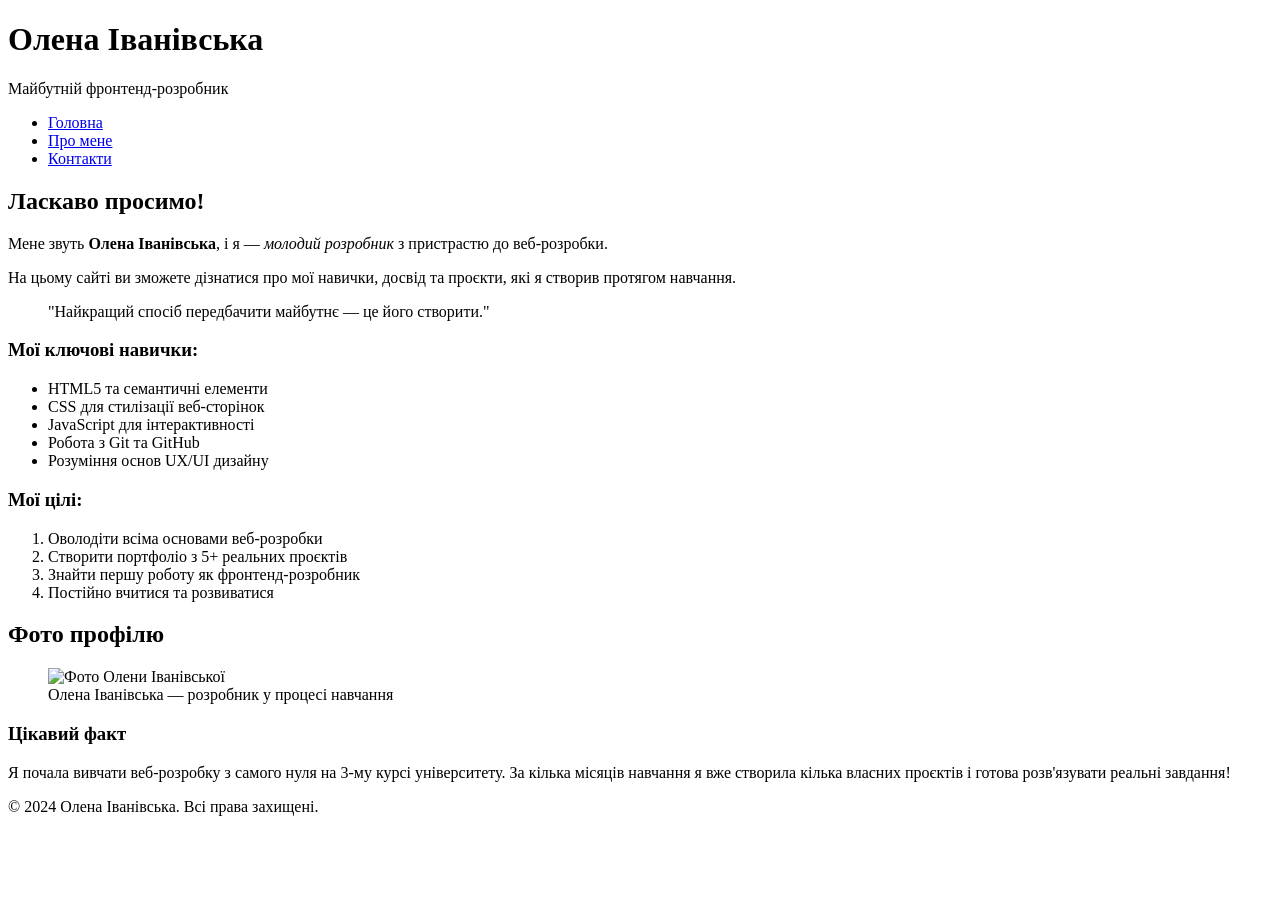
==== index.html @ 2e3dfa3e "feat: create basic index.html structure" ====
<!DOCTYPE html>
<html lang="uk">
<head>
    <meta charset="UTF-8">
    <meta name="viewport" content="width=device-width, initial-scale=1.0">
    <meta name="description" content="Портфоліо Олени Іванівської - молодий фронтенд-розробник">
    <meta name="author" content="Олена Іванівська">
    <title>Головна — Портфоліо</title>
</head>
<body>
    <header>
        <h1>Олена Іванівська</h1>
        <p>Майбутній фронтенд-розробник</p>
        <nav>
            <ul>
                <li><a href="index.html">Головна</a></li>
                <li><a href="about.html">Про мене</a></li>
                <li><a href="contacts.html">Контакти</a></li>
            </ul>
        </nav>
    </header>

    <main>
        <section>
            <h2>Ласкаво просимо!</h2>
            <p>Мене звуть <strong>Олена Іванівська</strong>, і я — <em>молодий розробник</em> з пристрастю до веб-розробки.</p>
            <p>На цьому сайті ви зможете дізнатися про мої навички, досвід та проєкти, які я створив протягом навчання.</p>

            <blockquote>
                <p>"Найкращий спосіб передбачити майбутнє — це його створити."</p>
            </blockquote>

            <h3>Мої ключові навички:</h3>
            <ul>
                <li>HTML5 та семантичні елементи</li>
                <li>CSS для стилізації веб-сторінок</li>
                <li>JavaScript для інтерактивності</li>
                <li>Робота з Git та GitHub</li>
                <li>Розуміння основ UX/UI дизайну</li>
            </ul>

            <h3>Мої цілі:</h3>
            <ol>
                <li>Оволодіти всіма основами веб-розробки</li>
                <li>Створити портфоліо з 5+ реальних проєктів</li>
                <li>Знайти першу роботу як фронтенд-розробник</li>
                <li>Постійно вчитися та розвиватися</li>
            </ol>
        </section>

        <section>
            <h2>Фото профілю</h2>
            <figure>
                <img src="images/photo.jpg" alt="Фото Олени Іванівської" width="300">
                <figcaption>Олена Іванівська — розробник у процесі навчання</figcaption>
            </figure>
        </section>

        <aside>
            <h3>Цікавий факт</h3>
            <p>Я почала вивчати веб-розробку з самого нуля на 3-му курсі університету. За кілька місяців навчання я вже створила кілька власних проєктів і готова розв'язувати реальні завдання!</p>
        </aside>
    </main>

    <footer>
        <p>&copy; 2024 Олена Іванівська. Всі права захищені.</p>
    </footer>
</body>
</html>
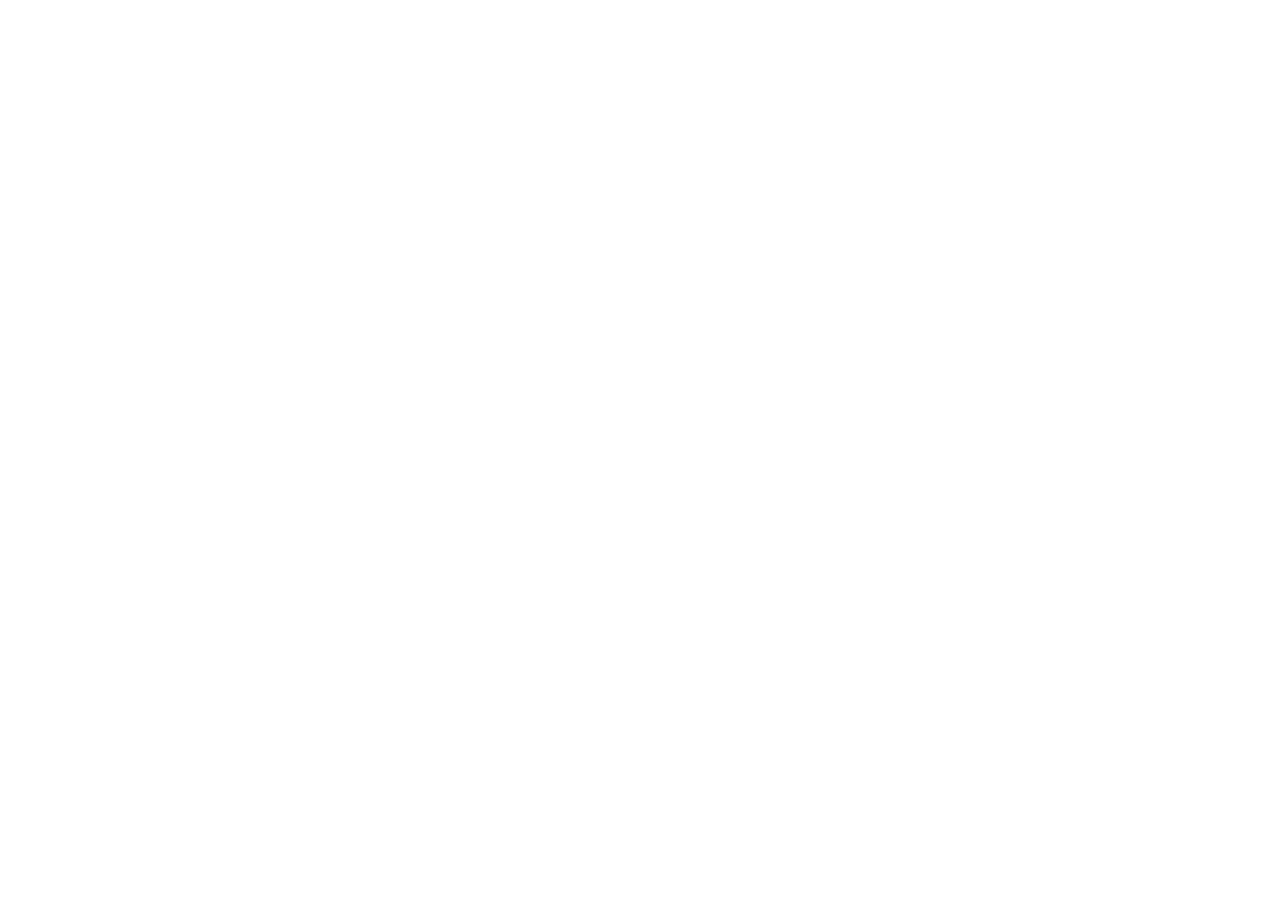
==== commit 5994938a: "feat: add header and navigation menu to index page" ====
--- a/index.html
+++ b/index.html
@@ -1,69 +1,13 @@
 <!DOCTYPE html>
-<html lang="uk">
+<html lang="en">
 <head>
     <meta charset="UTF-8">
     <meta name="viewport" content="width=device-width, initial-scale=1.0">
-    <meta name="description" content="Портфоліо Олени Іванівської - молодий фронтенд-розробник">
-    <meta name="author" content="Олена Іванівська">
-    <title>Головна — Портфоліо</title>
+    <meta name="description" content="Опис сторінки">
+    <meta name="author" content="Альона">
+    <title>Назва сторінки — Портфоліо</title>
 </head>
 <body>
-    <header>
-        <h1>Олена Іванівська</h1>
-        <p>Майбутній фронтенд-розробник</p>
-        <nav>
-            <ul>
-                <li><a href="index.html">Головна</a></li>
-                <li><a href="about.html">Про мене</a></li>
-                <li><a href="contacts.html">Контакти</a></li>
-            </ul>
-        </nav>
-    </header>
-
-    <main>
-        <section>
-            <h2>Ласкаво просимо!</h2>
-            <p>Мене звуть <strong>Олена Іванівська</strong>, і я — <em>молодий розробник</em> з пристрастю до веб-розробки.</p>
-            <p>На цьому сайті ви зможете дізнатися про мої навички, досвід та проєкти, які я створив протягом навчання.</p>
-
-            <blockquote>
-                <p>"Найкращий спосіб передбачити майбутнє — це його створити."</p>
-            </blockquote>
-
-            <h3>Мої ключові навички:</h3>
-            <ul>
-                <li>HTML5 та семантичні елементи</li>
-                <li>CSS для стилізації веб-сторінок</li>
-                <li>JavaScript для інтерактивності</li>
-                <li>Робота з Git та GitHub</li>
-                <li>Розуміння основ UX/UI дизайну</li>
-            </ul>
-
-            <h3>Мої цілі:</h3>
-            <ol>
-                <li>Оволодіти всіма основами веб-розробки</li>
-                <li>Створити портфоліо з 5+ реальних проєктів</li>
-                <li>Знайти першу роботу як фронтенд-розробник</li>
-                <li>Постійно вчитися та розвиватися</li>
-            </ol>
-        </section>
-
-        <section>
-            <h2>Фото профілю</h2>
-            <figure>
-                <img src="images/photo.jpg" alt="Фото Олени Іванівської" width="300">
-                <figcaption>Олена Іванівська — розробник у процесі навчання</figcaption>
-            </figure>
-        </section>
-
-        <aside>
-            <h3>Цікавий факт</h3>
-            <p>Я почала вивчати веб-розробку з самого нуля на 3-му курсі університету. За кілька місяців навчання я вже створила кілька власних проєктів і готова розв'язувати реальні завдання!</p>
-        </aside>
-    </main>
-
-    <footer>
-        <p>&copy; 2024 Олена Іванівська. Всі права захищені.</p>
-    </footer>
+    
 </body>
-</html>
+</html>
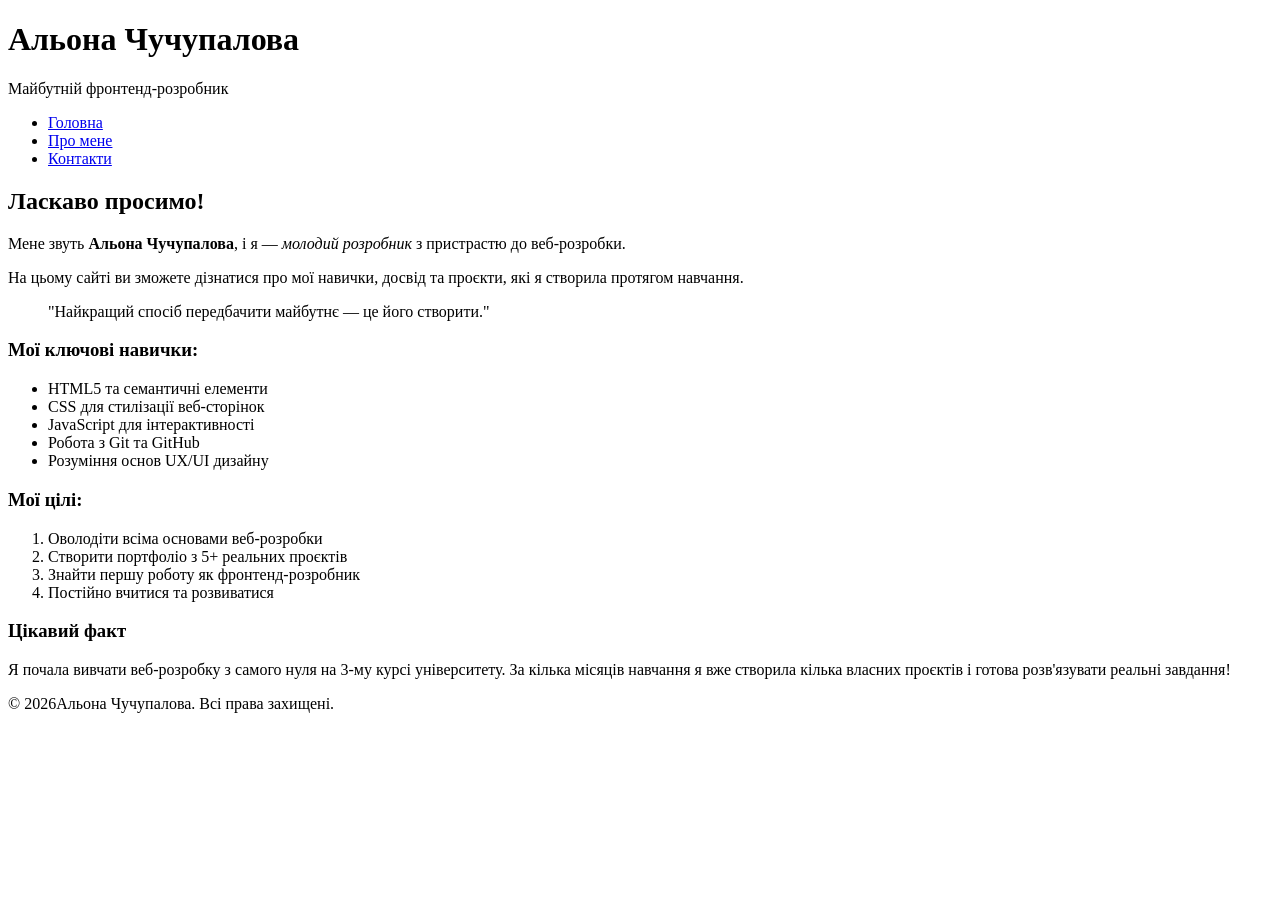
==== commit b2f43113: "feat: add main content and footer to index page" ====
--- a/index.html
+++ b/index.html
@@ -3,11 +3,59 @@
 <head>
     <meta charset="UTF-8">
     <meta name="viewport" content="width=device-width, initial-scale=1.0">
-    <meta name="description" content="Опис сторінки">
-    <meta name="author" content="Альона">
-    <title>Назва сторінки — Портфоліо</title>
+    <meta name="description" content="Портфоліо Альони Чучупалової - молодий фронтенд-розробник">
+    <meta name="author" content="Альона Чучупалова">
+    <title>Головна — Портфоліо</title>
 </head>
 <body>
+    <header>
+        <h1>Альона Чучупалова</h1>
+        <p>Майбутній фронтенд-розробник</p>
+        <nav>
+            <ul>
+                <li><a href="index.html">Головна</a></li>
+                <li><a href="about.html">Про мене</a></li>
+                <li><a href="contacts.html">Контакти</a></li>
+            </ul>
+        </nav>
+    </header>
     
+    <main>
+        <section>
+            <h2>Ласкаво просимо!</h2>
+            <p>Мене звуть <strong>Альона Чучупалова</strong>, і я — <em>молодий розробник</em> з пристрастю до веб-розробки.</p>
+            <p>На цьому сайті ви зможете дізнатися про мої навички, досвід та проєкти, які я створила протягом навчання.</p>
+
+            <blockquote>
+                <p>"Найкращий спосіб передбачити майбутнє — це його створити."</p>
+            </blockquote>
+
+            <h3>Мої ключові навички:</h3>
+            <ul>
+                <li>HTML5 та семантичні елементи</li>
+                <li>CSS для стилізації веб-сторінок</li>
+                <li>JavaScript для інтерактивності</li>
+                <li>Робота з Git та GitHub</li>
+                <li>Розуміння основ UX/UI дизайну</li>
+            </ul>
+
+            <h3>Мої цілі:</h3>
+            <ol>
+                <li>Оволодіти всіма основами веб-розробки</li>
+                <li>Створити портфоліо з 5+ реальних проєктів</li>
+                <li>Знайти першу роботу як фронтенд-розробник</li>
+                <li>Постійно вчитися та розвиватися</li>
+            </ol>
+        </section>
+
+        <aside>
+            <h3>Цікавий факт</h3>
+            <p>Я почала вивчати веб-розробку з самого нуля на 3-му курсі університету. За кілька місяців навчання я вже створила кілька власних проєктів і готова розв'язувати реальні завдання!</p>
+        </aside>
+    </main>
+
+    <footer>
+        <p>&copy; 2026Альона Чучупалова. Всі права захищені.</p>
+    </footer>
 </body>
 </html>
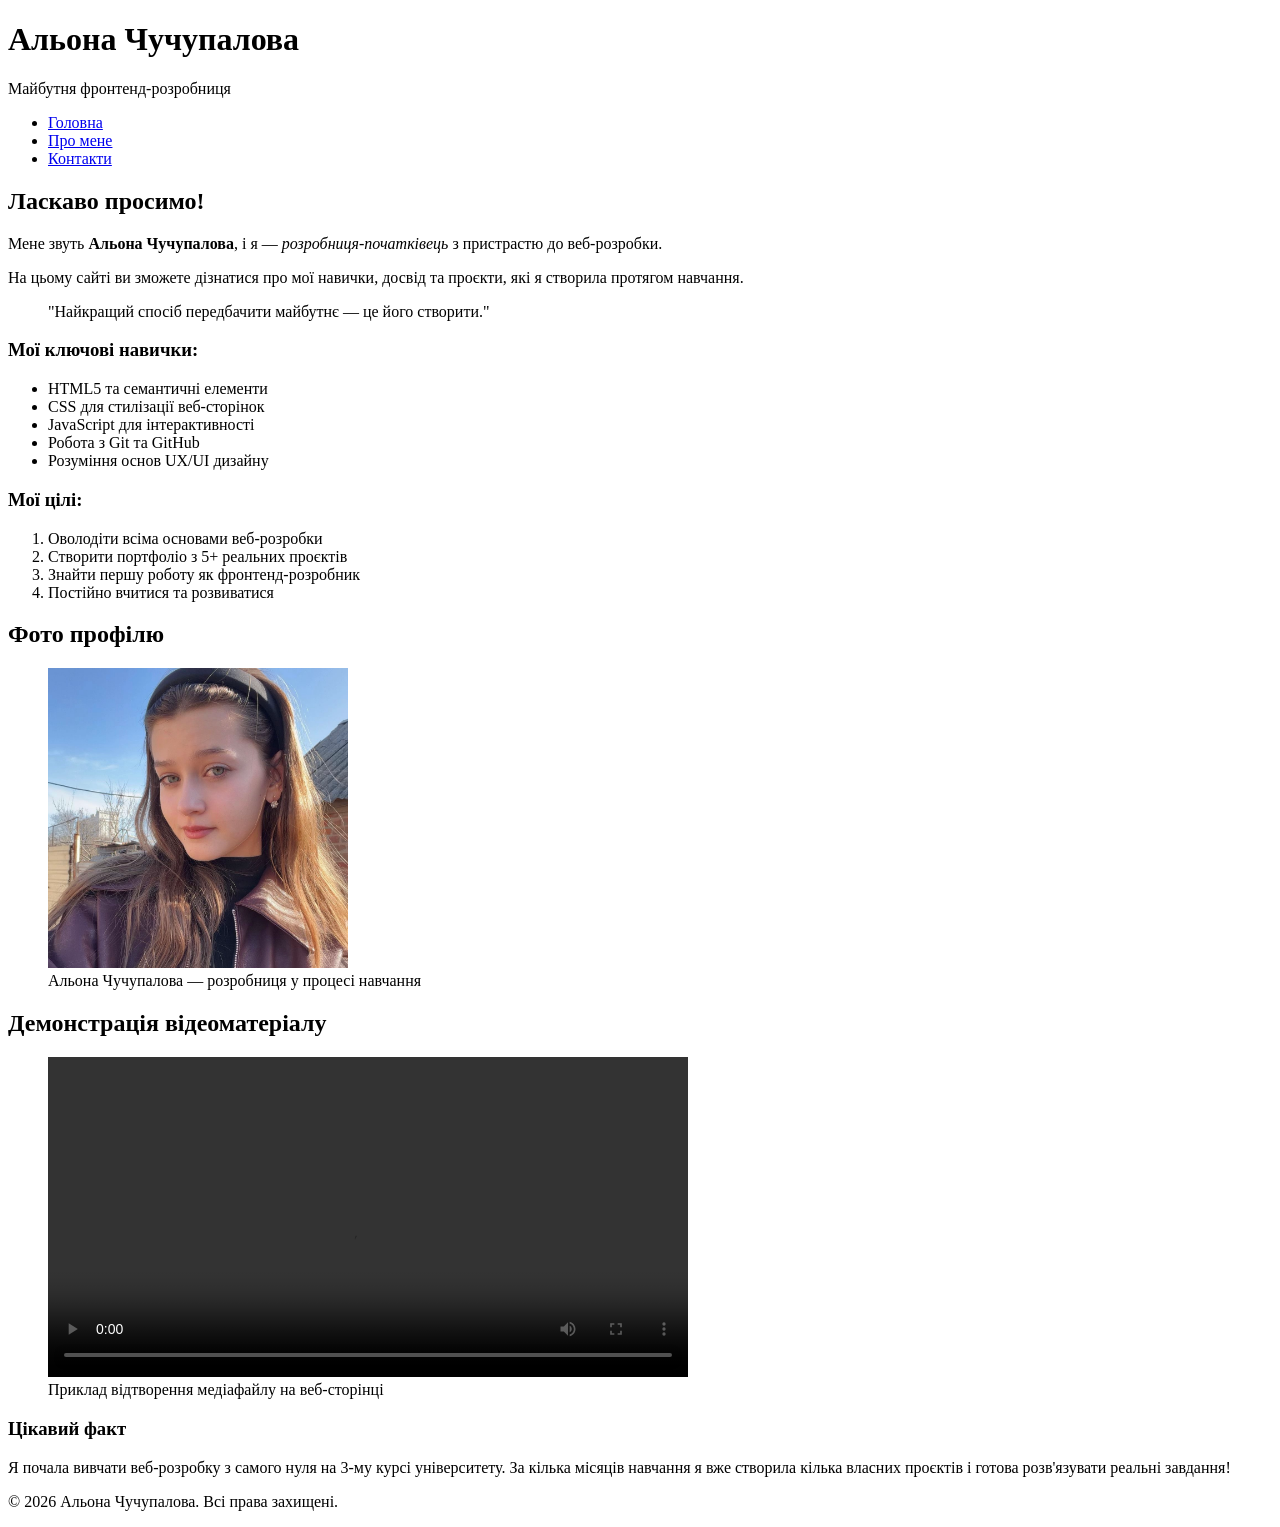
==== commit fb0be836: "feat: add multimedia elements (images and video) to index and about pages" ====
--- a/index.html
+++ b/index.html
@@ -1,5 +1,6 @@
 <!DOCTYPE html>
 <html lang="en">
+
 <head>
     <meta charset="UTF-8">
     <meta name="viewport" content="width=device-width, initial-scale=1.0">
@@ -7,10 +8,11 @@
     <meta name="author" content="Альона Чучупалова">
     <title>Головна — Портфоліо</title>
 </head>
+
 <body>
     <header>
         <h1>Альона Чучупалова</h1>
-        <p>Майбутній фронтенд-розробник</p>
+        <p>Майбутня фронтенд-розробниця </p>
         <nav>
             <ul>
                 <li><a href="index.html">Головна</a></li>
@@ -19,12 +21,14 @@
             </ul>
         </nav>
     </header>
-    
+
     <main>
         <section>
             <h2>Ласкаво просимо!</h2>
-            <p>Мене звуть <strong>Альона Чучупалова</strong>, і я — <em>молодий розробник</em> з пристрастю до веб-розробки.</p>
-            <p>На цьому сайті ви зможете дізнатися про мої навички, досвід та проєкти, які я створила протягом навчання.</p>
+            <p>Мене звуть <strong>Альона Чучупалова</strong>, і я — <em>розробниця-початківець</em> з пристрастю до
+                веб-розробки.</p>
+            <p>На цьому сайті ви зможете дізнатися про мої навички, досвід та проєкти, які я створила протягом навчання.
+            </p>
 
             <blockquote>
                 <p>"Найкращий спосіб передбачити майбутнє — це його створити."</p>
@@ -48,14 +52,35 @@
             </ol>
         </section>
 
+        <section>
+            <h2>Фото профілю</h2>
+            <figure>
+                <img src="images/photo1.jpg" alt="Фото Альони Чучупалової" width="300">
+                <figcaption>Альона Чучупалова — розробниця у процесі навчання</figcaption>
+            </figure>
+        </section>
+
+        <section>
+            <h2>Демонстрація відеоматеріалу</h2>
+            <figure>
+                <video controls width="640">
+                    <source src="video/introduction.mp4" type="video/mp4">
+                    Ваш браузер не підтримує вбудоване відео.
+                </video>
+                <figcaption>Приклад відтворення медіафайлу на веб-сторінці</figcaption>
+            </figure>
+        </section>
+
         <aside>
             <h3>Цікавий факт</h3>
-            <p>Я почала вивчати веб-розробку з самого нуля на 3-му курсі університету. За кілька місяців навчання я вже створила кілька власних проєктів і готова розв'язувати реальні завдання!</p>
+            <p>Я почала вивчати веб-розробку з самого нуля на 3-му курсі університету. За кілька місяців навчання я вже
+                створила кілька власних проєктів і готова розв'язувати реальні завдання!</p>
         </aside>
     </main>
 
     <footer>
-        <p>&copy; 2026Альона Чучупалова. Всі права захищені.</p>
+        <p>&copy; 2026 Альона Чучупалова. Всі права захищені.</p>
     </footer>
 </body>
+
 </html>
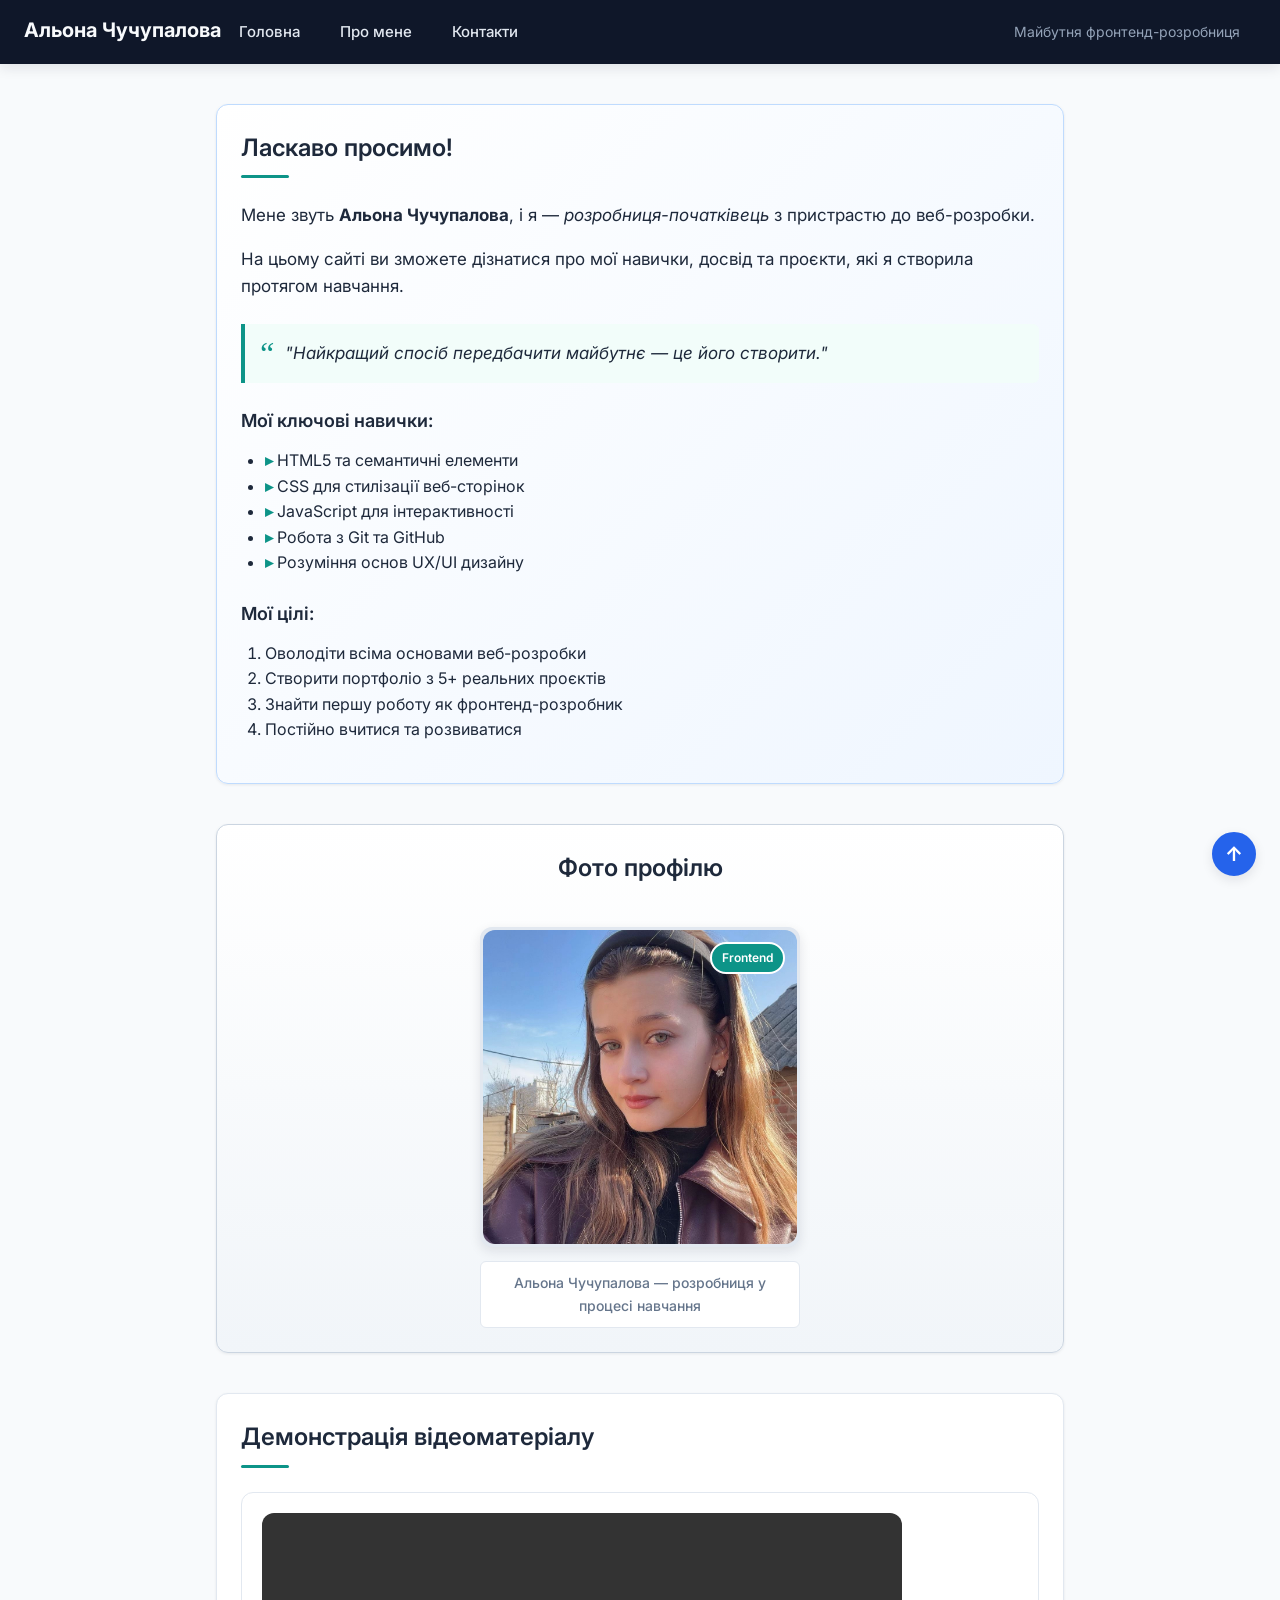
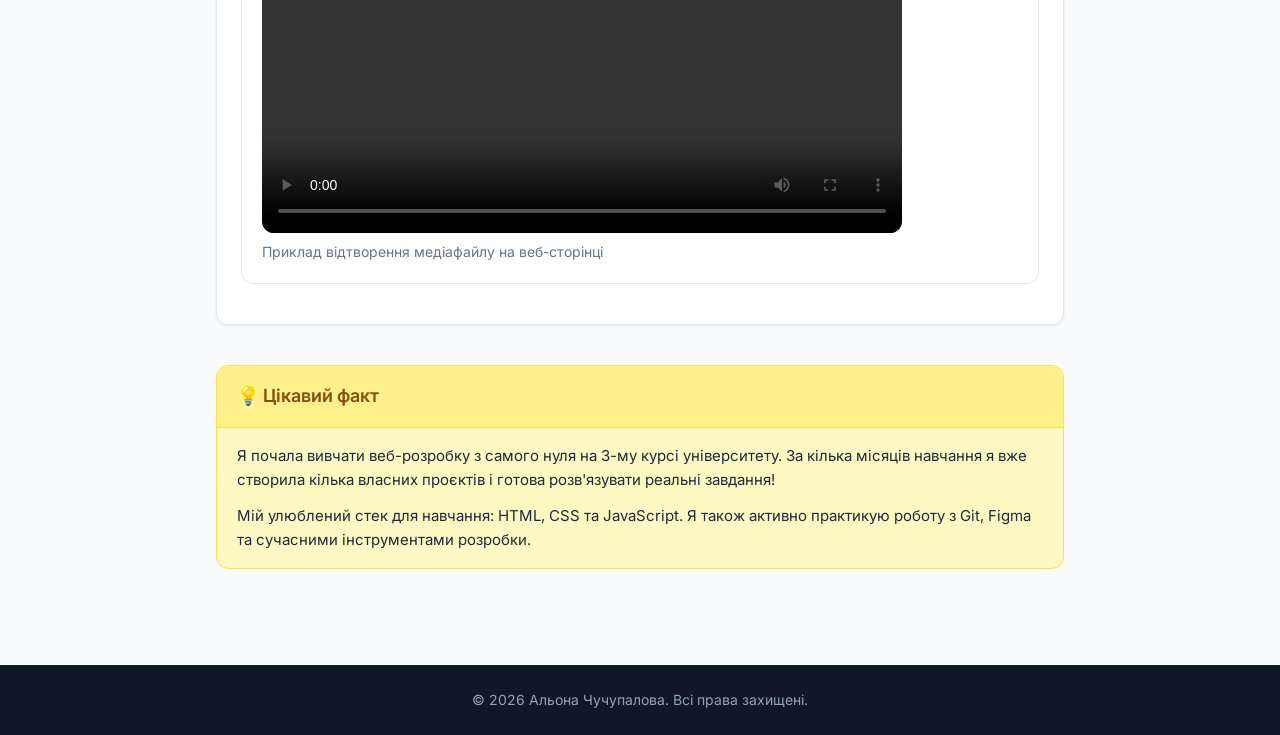
==== commit 30996a60: "feat: add CSS styles" ====
--- a/index.html
+++ b/index.html
@@ -1,5 +1,5 @@
 <!DOCTYPE html>
-<html lang="en">
+<html lang="uk">
 
 <head>
     <meta charset="UTF-8">
@@ -7,14 +7,18 @@
     <meta name="description" content="Портфоліо Альони Чучупалової - молодий фронтенд-розробник">
     <meta name="author" content="Альона Чучупалова">
     <title>Головна — Портфоліо</title>
+    <link rel="preconnect" href="https://fonts.googleapis.com">
+    <link rel="preconnect" href="https://fonts.gstatic.com" crossorigin>
+    <link href="https://fonts.googleapis.com/css2?family=Inter:wght@400;500;600;700&display=swap" rel="stylesheet">
+    <link rel="stylesheet" href="styles.css">
 </head>
 
 <body>
-    <header>
+    <header class="site-header">
         <h1>Альона Чучупалова</h1>
-        <p>Майбутня фронтенд-розробниця </p>
+        <p>Майбутня фронтенд-розробниця</p>
         <nav>
-            <ul>
+            <ul class="nav-menu">
                 <li><a href="index.html">Головна</a></li>
                 <li><a href="about.html">Про мене</a></li>
                 <li><a href="contacts.html">Контакти</a></li>
@@ -23,7 +27,7 @@
     </header>
 
     <main>
-        <section>
+        <section id="hero">
             <h2>Ласкаво просимо!</h2>
             <p>Мене звуть <strong>Альона Чучупалова</strong>, і я — <em>розробниця-початківець</em> з пристрастю до
                 веб-розробки.</p>
@@ -35,7 +39,7 @@
             </blockquote>
 
             <h3>Мої ключові навички:</h3>
-            <ul>
+            <ul class="skills-list">
                 <li>HTML5 та семантичні елементи</li>
                 <li>CSS для стилізації веб-сторінок</li>
                 <li>JavaScript для інтерактивності</li>
@@ -52,17 +56,20 @@
             </ol>
         </section>
 
-        <section>
+        <section class="profile-section">
             <h2>Фото профілю</h2>
-            <figure>
-                <img src="images/photo1.jpg" alt="Фото Альони Чучупалової" width="300">
-                <figcaption>Альона Чучупалова — розробниця у процесі навчання</figcaption>
+            <figure class="profile-section__figure">
+                <div class="profile-section__media">
+                    <span class="profile-section__badge">Frontend</span>
+                    <img src="images/photo1.jpg" alt="Фото Альони Чучупалової" width="300">
+                </div>
+                <figcaption class="profile-section__caption">Альона Чучупалова — розробниця у процесі навчання</figcaption>
             </figure>
         </section>
 
         <section>
             <h2>Демонстрація відеоматеріалу</h2>
-            <figure>
+            <figure class="card">
                 <video controls width="640">
                     <source src="video/introduction.mp4" type="video/mp4">
                     Ваш браузер не підтримує вбудоване відео.
@@ -71,16 +78,22 @@
             </figure>
         </section>
 
-        <aside>
-            <h3>Цікавий факт</h3>
-            <p>Я почала вивчати веб-розробку з самого нуля на 3-му курсі університету. За кілька місяців навчання я вже
-                створила кілька власних проєктів і готова розв'язувати реальні завдання!</p>
+        <aside class="interesting-fact">
+            <h3 class="interesting-fact__title">Цікавий факт</h3>
+            <div class="interesting-fact__content">
+                <p>Я почала вивчати веб-розробку з самого нуля на 3-му курсі університету. За кілька місяців навчання я вже
+                    створила кілька власних проєктів і готова розв'язувати реальні завдання!</p>
+                <p>Мій улюблений стек для навчання: HTML, CSS та JavaScript. Я також активно практикую роботу з Git,
+                    Figma та сучасними інструментами розробки.</p>
+            </div>
         </aside>
     </main>
 
     <footer>
         <p>&copy; 2026 Альона Чучупалова. Всі права захищені.</p>
     </footer>
+
+    <a href="#" id="back-to-top" aria-label="Повернутися нагору">↑</a>
 </body>
 
-</html>+</html>
--- a/styles.css
+++ b/styles.css
@@ -0,0 +1,718 @@
+*,
+*::before,
+*::after {
+  box-sizing: border-box;
+}
+
+html {
+  scroll-behavior: smooth;
+}
+
+body {
+  margin: 0;
+  padding: 0;
+  padding-top: 4.5rem;
+  font-family: "Inter", Arial, sans-serif;
+  font-size: 1rem;
+  line-height: 1.6;
+  color: #1e293b;
+  background-color: #f8fafc;
+}
+
+h1 {
+  font-size: 1.75rem;
+  font-weight: 700;
+  margin: 0 0 0.25rem;
+}
+
+h2 {
+  font-size: 1.5rem;
+  font-weight: 600;
+  margin: 0 0 1rem;
+  color: #1e293b;
+  position: relative;
+  padding-bottom: 0.5rem;
+}
+
+h2::after {
+  content: "";
+  display: block;
+  width: 3rem;
+  height: 3px;
+  margin-top: 0.5rem;
+  background-color: #0d9488;
+  border-radius: 2px;
+}
+
+h3 {
+  font-size: 1.125rem;
+  font-weight: 600;
+  margin: 1.5rem 0 0.75rem;
+}
+
+p {
+  margin: 0 0 1rem;
+}
+
+main {
+  max-width: 56rem;
+  margin: 0 auto;
+  padding: 2rem 1.5rem 4rem;
+}
+
+section {
+  margin-bottom: 2.5rem;
+  padding: 1.5rem;
+  background-color: #ffffff;
+  border: 1px solid #e2e8f0;
+  border-radius: 0.75rem;
+  box-shadow: 0 1px 3px rgba(15, 23, 42, 0.08);
+}
+
+.card {
+  padding: 1.25rem;
+  background-color: #ffffff;
+  border: 1px solid #e2e8f0;
+  border-radius: 0.75rem;
+}
+
+a:link {
+  color: #2563eb;
+}
+
+a:visited {
+  color: #6d28d9;
+}
+
+a:hover {
+  color: rgb(29, 78, 216);
+}
+
+a:active {
+  color: #0d9488;
+}
+
+a:focus {
+  outline: 2px solid #2563eb;
+  outline-offset: 2px;
+}
+
+blockquote {
+  margin: 1.5rem 0;
+  padding: 1rem 1.25rem 1rem 2.5rem;
+  border-left: 4px solid #0d9488;
+  background-color: hsl(166, 76%, 97%);
+  border-radius: 0 0.375rem 0.375rem 0;
+  font-style: italic;
+  position: relative;
+}
+
+blockquote::before {
+  content: "\201C";
+  position: absolute;
+  left: 0.75rem;
+  top: 0.25rem;
+  font-size: 2rem;
+  color: #0d9488;
+  font-family: Georgia, serif;
+}
+
+blockquote p {
+  margin: 0;
+}
+
+ul,
+ol {
+  margin: 0 0 1rem;
+  padding-left: 1.5rem;
+}
+
+.skills-list li::before {
+  content: "▸ ";
+  color: #0d9488;
+  font-weight: 600;
+}
+
+figure {
+  margin: 1rem 0;
+}
+
+figcaption {
+  margin-top: 0.5rem;
+  font-size: 0.875rem;
+  color: hsl(215, 16%, 47%);
+}
+
+img,
+video {
+  max-width: 100%;
+  height: auto;
+  display: block;
+  border-radius: 0.75rem;
+}
+
+.site-header {
+  position: fixed;
+  top: 0;
+  left: 0;
+  right: 0;
+  z-index: 100;
+  display: flex;
+  flex-wrap: wrap;
+  align-items: center;
+  justify-content: space-between;
+  padding: 0.75rem 1.5rem;
+  background-color: hsl(222, 47%, 11%);
+  color: #f1f5f9;
+  box-shadow: 0 4px 12px rgba(15, 23, 42, 0.1);
+}
+
+.site-header h1 {
+  color: #f8fafc;
+  font-size: 1.25rem;
+}
+
+.site-header > p {
+  margin: 0;
+  font-size: 0.875rem;
+  color: #94a3b8;
+  flex-basis: 100%;
+}
+
+@media (min-width: 48rem) {
+  .site-header > p {
+    flex-basis: auto;
+    order: 2;
+    margin-left: auto;
+    margin-right: 1rem;
+  }
+}
+
+nav ul {
+  list-style: none;
+  margin: 0;
+  padding: 0;
+}
+
+.nav-menu > li {
+  display: inline-block;
+  margin: 0 0.125rem;
+}
+
+nav ul li a {
+  display: inline-block;
+  padding: 0.5rem 1rem;
+  text-decoration: none;
+  color: #e2e8f0;
+  background-color: transparent;
+  border-radius: 0.375rem;
+  font-weight: 500;
+  font-size: 0.9375rem;
+}
+
+nav ul li a:link {
+  color: #e2e8f0;
+}
+
+nav ul li a:visited {
+  color: #cbd5e1;
+}
+
+nav ul li a:hover {
+  background-color: #334155;
+  color: #ffffff;
+}
+
+nav ul li a:active {
+  background-color: #475569;
+  color: #f8fafc;
+}
+
+nav ul li a:focus {
+  outline: 2px solid #60a5fa;
+  outline-offset: 2px;
+}
+
+#hero {
+  background: linear-gradient(135deg, #ffffff 0%, #eff6ff 100%);
+  border-color: #bfdbfe;
+}
+
+#hero p {
+  font-size: 1.0625rem;
+}
+
+.profile-section {
+  text-align: center;
+  background: linear-gradient(180deg, #ffffff 0%, #f1f5f9 100%);
+  border-color: #cbd5e1;
+}
+
+.profile-section h2::after {
+  content: none;
+  display: none;
+}
+
+.profile-section__figure {
+  display: inline-block;
+  margin: 1rem auto 0;
+  max-width: 20rem;
+}
+
+.profile-section__media {
+  position: relative;
+  overflow: hidden;
+  border-radius: 0.75rem;
+  border: 3px solid #e2e8f0;
+  box-shadow: 0 4px 12px rgba(15, 23, 42, 0.1);
+  background-color: #e2e8f0;
+}
+
+.profile-section__media img {
+  display: block;
+  width: 100%;
+  border-radius: 0.75rem;
+}
+
+.profile-section__badge {
+  position: absolute;
+  top: 0.75rem;
+  right: 0.75rem;
+  z-index: 2;
+  padding: 0.25rem 0.625rem;
+  font-size: 0.75rem;
+  font-weight: 600;
+  color: #ffffff;
+  background-color: #0d9488;
+  border-radius: 999px;
+  border: 2px solid #ffffff;
+}
+
+.profile-section__caption {
+  margin-top: 0.875rem;
+  padding: 0.625rem 0.75rem;
+  font-size: 0.875rem;
+  font-weight: 500;
+  color: hsl(215, 16%, 47%);
+  background-color: #ffffff;
+  border: 1px solid #e2e8f0;
+  border-radius: 0.375rem;
+}
+
+.interesting-fact {
+  margin-top: 2rem;
+  padding: 0;
+  overflow: hidden;
+  background-color: #fef9c3;
+  border: 1px solid #fde047;
+  border-radius: 0.75rem;
+}
+
+.interesting-fact__title {
+  margin: 0;
+  padding: 1rem 1.25rem;
+  font-size: 1.125rem;
+  color: #854d0e;
+  background-color: #fef08a;
+  border-bottom: 1px solid #fde047;
+}
+
+.interesting-fact__title::before {
+  content: "💡 ";
+}
+
+.interesting-fact__content {
+  max-height: 9rem;
+  overflow-y: auto;
+  padding: 1rem 1.25rem;
+}
+
+.interesting-fact__content p {
+  margin: 0 0 0.75rem;
+  font-size: 0.9375rem;
+}
+
+.interesting-fact__content p:last-child {
+  margin-bottom: 0;
+}
+
+.about-intro {
+  background: linear-gradient(135deg, #ffffff 0%, #eff6ff 100%);
+  border-color: #bfdbfe;
+}
+
+.about-intro__body {
+  display: flex;
+  flex-direction: column;
+  gap: 1.5rem;
+  margin-top: 0.5rem;
+}
+
+@media (min-width: 40rem) {
+  .about-intro__body {
+    flex-direction: row;
+    align-items: flex-start;
+  }
+
+  .about-intro__text {
+    flex: 1;
+  }
+
+  .about-intro__figure {
+    flex-shrink: 0;
+    width: 17.5rem;
+  }
+}
+
+.about-intro__text p:last-child {
+  margin-bottom: 0;
+}
+
+.about-intro__figure {
+  margin: 0;
+  max-width: 20rem;
+}
+
+.about-intro__media {
+  position: relative;
+  overflow: hidden;
+  border-radius: 0.75rem;
+  border: 3px solid #e2e8f0;
+  box-shadow: 0 4px 12px rgba(15, 23, 42, 0.1);
+  background-color: #e2e8f0;
+}
+
+.about-intro__media img {
+  display: block;
+  width: 100%;
+  border-radius: 0.75rem;
+}
+
+.about-intro__badge {
+  position: absolute;
+  top: 0.75rem;
+  right: 0.75rem;
+  z-index: 2;
+  padding: 0.25rem 0.625rem;
+  font-size: 0.75rem;
+  font-weight: 600;
+  color: #ffffff;
+  background-color: #2563eb;
+  border-radius: 999px;
+  border: 2px solid #ffffff;
+}
+
+.about-intro__caption {
+  margin-top: 0.875rem;
+  padding: 0.625rem 0.75rem;
+  font-size: 0.875rem;
+  font-weight: 500;
+  color: hsl(215, 16%, 47%);
+  background-color: #ffffff;
+  border: 1px solid #e2e8f0;
+  border-radius: 0.375rem;
+  text-align: center;
+}
+
+.about-highlight {
+  margin-top: 2rem;
+  padding: 0;
+  overflow: hidden;
+  background-color: #eff6ff;
+  border: 1px solid #93c5fd;
+  border-radius: 0.75rem;
+}
+
+.about-highlight__title {
+  margin: 0;
+  padding: 1rem 1.25rem;
+  font-size: 1.125rem;
+  color: rgb(29, 78, 216);
+  background-color: #dbeafe;
+  border-bottom: 1px solid #93c5fd;
+}
+
+.about-highlight__title::before {
+  content: "✦ ";
+  color: #0d9488;
+}
+
+.about-highlight__content {
+  max-height: 9rem;
+  overflow-y: auto;
+  padding: 1rem 1.25rem;
+}
+
+.about-highlight__content p {
+  margin: 0 0 0.75rem;
+  font-size: 0.9375rem;
+}
+
+.about-highlight__content p:last-child {
+  margin-bottom: 0;
+}
+
+.sidebar-note {
+  margin-top: 2rem;
+  padding: 0;
+  overflow: hidden;
+  background-color: #eff6ff;
+  border: 1px solid #bfdbfe;
+  border-radius: 0.75rem;
+}
+
+.sidebar-note__title {
+  margin: 0;
+  padding: 1rem 1.25rem;
+  font-size: 1.125rem;
+  color: rgb(29, 78, 216);
+  background-color: #dbeafe;
+  border-bottom: 1px solid #bfdbfe;
+}
+
+.sidebar-note__content {
+  max-height: 8rem;
+  overflow-y: auto;
+  padding: 1rem 1.25rem;
+}
+
+.sidebar-note__content p {
+  margin: 0 0 0.75rem;
+  font-size: 0.9375rem;
+}
+
+.sidebar-note__content p:last-child {
+  margin-bottom: 0;
+}
+
+.skills-table {
+  width: 100%;
+  border-collapse: collapse;
+  margin-top: 1rem;
+  border: 1px solid #e2e8f0;
+}
+
+.skills-table caption {
+  caption-side: top;
+  padding: 0 0 0.75rem;
+  font-weight: 600;
+  text-align: left;
+  color: hsl(215, 16%, 47%);
+  font-size: 0.875rem;
+}
+
+.skills-table th,
+.skills-table td {
+  padding: 0.75rem 1rem;
+  border: 1px solid #e2e8f0;
+  text-align: left;
+}
+
+.skills-table th {
+  background-color: hsl(222, 47%, 11%);
+  color: #f8fafc;
+  font-weight: 600;
+}
+
+.skills-table tbody tr:nth-child(even) {
+  background-color: #f1f5f9;
+}
+
+.skills-table tbody tr:hover {
+  background-color: #dbeafe;
+}
+
+.contact-form {
+  max-width: 36rem;
+}
+
+.contact-form fieldset {
+  margin: 0 0 1.5rem;
+  padding: 1.25rem;
+  border: 1px solid #e2e8f0;
+  border-radius: 0.75rem;
+  background-color: #f8fafc;
+}
+
+.contact-form legend {
+  font-weight: 600;
+  padding: 0 0.5rem;
+  color: #1e293b;
+}
+
+.contact-form label {
+  display: block;
+  margin: 0.75rem 0 0.375rem;
+  font-size: 0.875rem;
+  font-weight: 500;
+  color: #1e293b;
+}
+
+input[type="text"],
+input[type="email"],
+input[type="tel"],
+textarea,
+select {
+  width: 100%;
+  padding: 0.625rem 0.875rem;
+  font-family: inherit;
+  font-size: 1rem;
+  color: #1e293b;
+  background-color: #ffffff;
+  border: 1px solid #e2e8f0;
+  border-radius: 0.375rem;
+}
+
+input[type="text"]:focus,
+input[type="email"]:focus,
+input[type="tel"]:focus,
+textarea:focus,
+select:focus {
+  outline: none;
+  border-color: #2563eb;
+  box-shadow: 0 0 0 3px rgba(37, 99, 235, 0.2);
+}
+
+textarea {
+  min-height: 6rem;
+  resize: vertical;
+}
+
+select {
+  cursor: pointer;
+}
+
+input[type="radio"],
+input[type="checkbox"] {
+  width: 1.125rem;
+  height: 1.125rem;
+  margin-right: 0.5rem;
+  accent-color: #2563eb;
+  cursor: pointer;
+}
+
+.contact-form .form-actions {
+  display: flex;
+  flex-wrap: wrap;
+  gap: 0.75rem;
+  margin-top: 1rem;
+}
+
+.contact-form button {
+  padding: 0.625rem 1.25rem;
+  font-family: inherit;
+  font-size: 1rem;
+  font-weight: 500;
+  color: #ffffff;
+  background-color: #2563eb;
+  border: 2px solid #2563eb;
+  border-radius: 0.375rem;
+  cursor: pointer;
+}
+
+.contact-form button[type="submit"]:hover {
+  background-color: rgb(29, 78, 216);
+  border-color: rgb(29, 78, 216);
+}
+
+.contact-form button[type="reset"] {
+  color: #1e293b;
+  background-color: #ffffff;
+  border-color: #e2e8f0;
+}
+
+.contact-form button[type="reset"]:hover {
+  background-color: #f1f5f9;
+}
+
+.contact-form button:focus {
+  outline: 2px solid #2563eb;
+  outline-offset: 2px;
+}
+
+.form-message-row {
+  margin: 0.75rem 0;
+}
+
+.form-message-row label {
+  display: block;
+  margin-bottom: 0.375rem;
+}
+
+footer {
+  margin-top: 2rem;
+  padding: 1.5rem;
+  text-align: center;
+  font-size: 0.875rem;
+  background-color: hsl(222, 47%, 11%);
+  color: #94a3b8;
+}
+
+footer p {
+  margin: 0;
+}
+
+#back-to-top {
+  position: fixed;
+  bottom: 1.5rem;
+  right: 1.5rem;
+  z-index: 90;
+  display: flex;
+  align-items: center;
+  justify-content: center;
+  width: 2.75rem;
+  height: 2.75rem;
+  font-size: 1.25rem;
+  font-weight: 700;
+  text-decoration: none;
+  color: #ffffff;
+  background-color: #2563eb;
+  border: 2px solid #2563eb;
+  border-radius: 50%;
+  box-shadow: 0 4px 12px rgba(15, 23, 42, 0.1);
+}
+
+#back-to-top:hover {
+  background-color: rgb(29, 78, 216);
+  color: #ffffff;
+}
+
+#back-to-top:active {
+  background-color: #1d4ed8;
+}
+
+#back-to-top:focus {
+  outline: 2px solid #ffffff;
+  outline-offset: 2px;
+}
+
+dl {
+  margin: 0;
+}
+
+dt {
+  margin-top: 1.25rem;
+  font-size: 1rem;
+}
+
+dt:first-child {
+  margin-top: 0;
+}
+
+dd {
+  margin: 0.25rem 0 0 1rem;
+  color: hsl(215, 16%, 47%);
+}
+
+.contact-list {
+  list-style: none;
+  padding: 0;
+}
+
+.contact-list li {
+  margin-bottom: 0.75rem;
+  padding: 0.75rem 1rem;
+  background-color: #f8fafc;
+  border-radius: 0.375rem;
+  border: 1px solid #e2e8f0;
+}
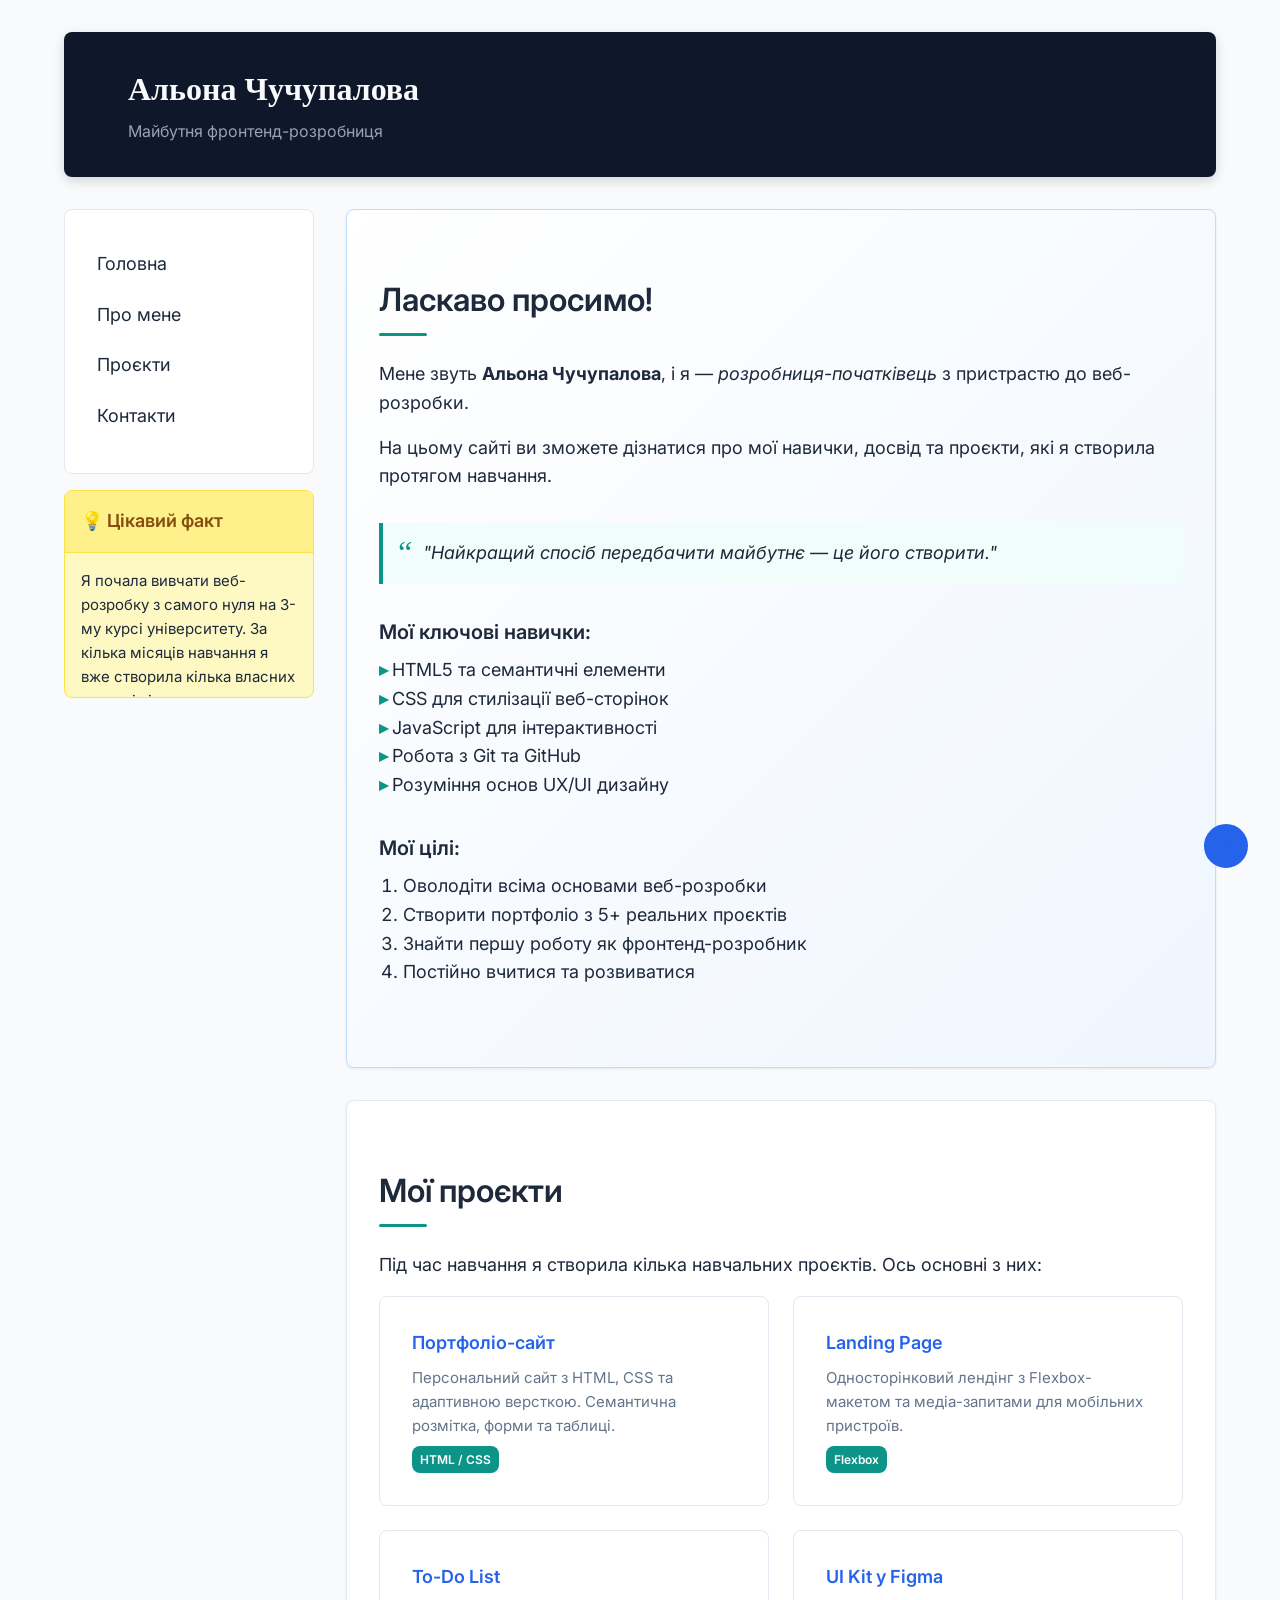
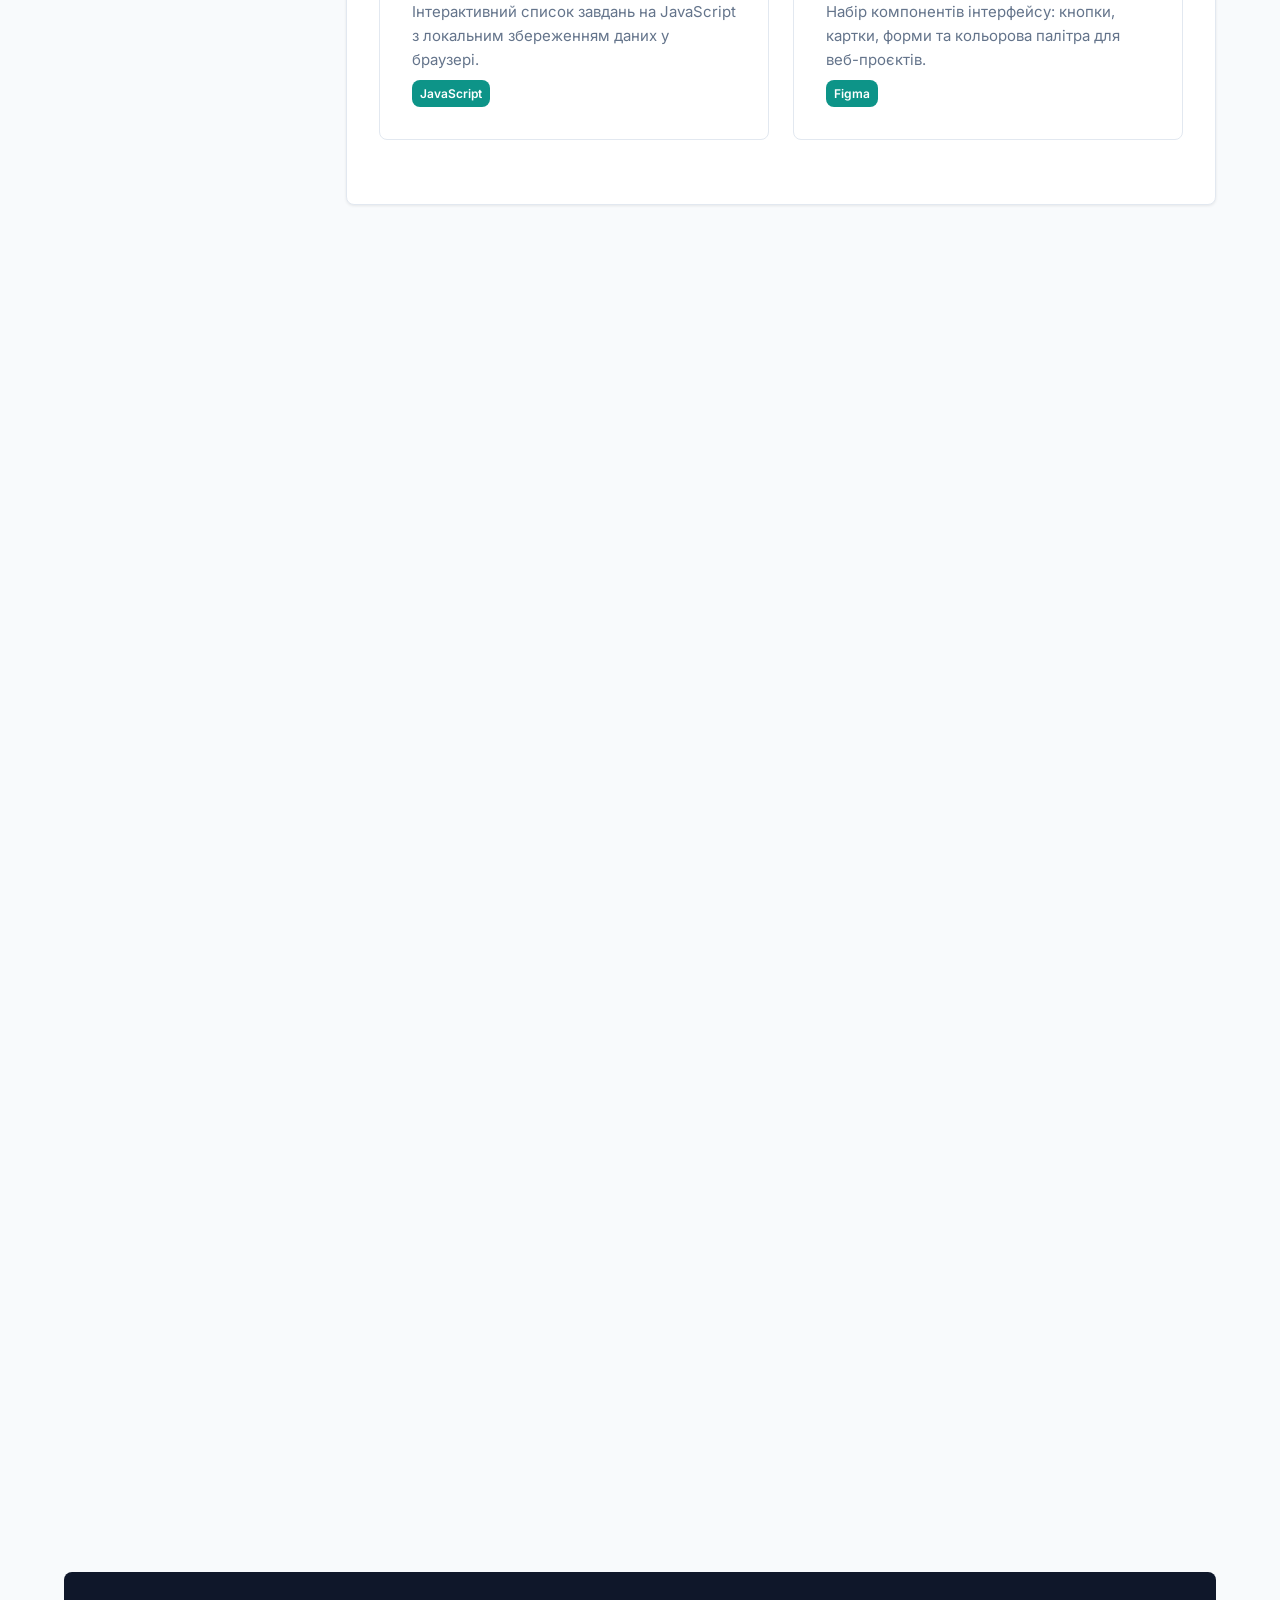
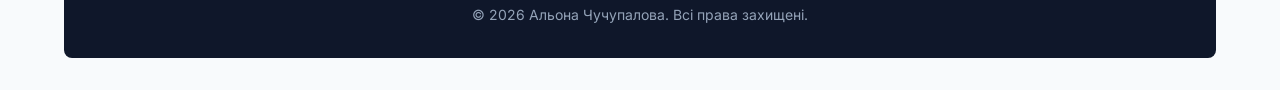
==== commit b9b39b66: "feat: add responsive layout" ====
--- a/index.html
+++ b/index.html
@@ -14,86 +14,129 @@
 </head>
 
 <body>
-    <header class="site-header">
-        <h1>Альона Чучупалова</h1>
-        <p>Майбутня фронтенд-розробниця</p>
-        <nav>
-            <ul class="nav-menu">
-                <li><a href="index.html">Головна</a></li>
-                <li><a href="about.html">Про мене</a></li>
-                <li><a href="contacts.html">Контакти</a></li>
-            </ul>
-        </nav>
-    </header>
+    <div class="page">
+        <header class="site-header">
+            <h1>Альона Чучупалова</h1>
+            <p>Майбутня фронтенд-розробниця</p>
+        </header>
 
-    <main>
-        <section id="hero">
-            <h2>Ласкаво просимо!</h2>
-            <p>Мене звуть <strong>Альона Чучупалова</strong>, і я — <em>розробниця-початківець</em> з пристрастю до
-                веб-розробки.</p>
-            <p>На цьому сайті ви зможете дізнатися про мої навички, досвід та проєкти, які я створила протягом навчання.
-            </p>
+        <aside class="sidebar">
+            <nav class="nav" aria-label="Головна навігація">
+                <input type="checkbox" id="menu-toggle" class="menu-toggle">
+                <label for="menu-toggle" class="hamburger" aria-label="Відкрити меню">
+                    <span></span>
+                    <span></span>
+                    <span></span>
+                </label>
+                <ul class="nav-list">
+                    <li><a class="nav-link" href="index.html">Головна</a></li>
+                    <li><a class="nav-link" href="about.html">Про мене</a></li>
+                    <li><a class="nav-link" href="index.html#projects">Проєкти</a></li>
+                    <li><a class="nav-link" href="contacts.html">Контакти</a></li>
+                </ul>
+            </nav>
 
-            <blockquote>
-                <p>"Найкращий спосіб передбачити майбутнє — це його створити."</p>
-            </blockquote>
-
-            <h3>Мої ключові навички:</h3>
-            <ul class="skills-list">
-                <li>HTML5 та семантичні елементи</li>
-                <li>CSS для стилізації веб-сторінок</li>
-                <li>JavaScript для інтерактивності</li>
-                <li>Робота з Git та GitHub</li>
-                <li>Розуміння основ UX/UI дизайну</li>
-            </ul>
-
-            <h3>Мої цілі:</h3>
-            <ol>
-                <li>Оволодіти всіма основами веб-розробки</li>
-                <li>Створити портфоліо з 5+ реальних проєктів</li>
-                <li>Знайти першу роботу як фронтенд-розробник</li>
-                <li>Постійно вчитися та розвиватися</li>
-            </ol>
-        </section>
-
-        <section class="profile-section">
-            <h2>Фото профілю</h2>
-            <figure class="profile-section__figure">
-                <div class="profile-section__media">
-                    <span class="profile-section__badge">Frontend</span>
-                    <img src="images/photo1.jpg" alt="Фото Альони Чучупалової" width="300">
+            <div class="interesting-fact">
+                <h3 class="interesting-fact__title">Цікавий факт</h3>
+                <div class="interesting-fact__content">
+                    <p>Я почала вивчати веб-розробку з самого нуля на 3-му курсі університету. За кілька місяців навчання я вже
+                        створила кілька власних проєктів і готова розв'язувати реальні завдання!</p>
+                    <p>Мій улюблений стек для навчання: HTML, CSS та JavaScript. Я також активно практикую роботу з Git,
+                        Figma та сучасними інструментами розробки.</p>
                 </div>
-                <figcaption class="profile-section__caption">Альона Чучупалова — розробниця у процесі навчання</figcaption>
-            </figure>
-        </section>
-
-        <section>
-            <h2>Демонстрація відеоматеріалу</h2>
-            <figure class="card">
-                <video controls width="640">
-                    <source src="video/introduction.mp4" type="video/mp4">
-                    Ваш браузер не підтримує вбудоване відео.
-                </video>
-                <figcaption>Приклад відтворення медіафайлу на веб-сторінці</figcaption>
-            </figure>
-        </section>
-
-        <aside class="interesting-fact">
-            <h3 class="interesting-fact__title">Цікавий факт</h3>
-            <div class="interesting-fact__content">
-                <p>Я почала вивчати веб-розробку з самого нуля на 3-му курсі університету. За кілька місяців навчання я вже
-                    створила кілька власних проєктів і готова розв'язувати реальні завдання!</p>
-                <p>Мій улюблений стек для навчання: HTML, CSS та JavaScript. Я також активно практикую роботу з Git,
-                    Figma та сучасними інструментами розробки.</p>
             </div>
         </aside>
-    </main>
 
-    <footer>
-        <p>&copy; 2026 Альона Чучупалова. Всі права захищені.</p>
-    </footer>
+        <main class="content">
+            <section id="hero" class="content-section">
+                <h2>Ласкаво просимо!</h2>
+                <p>Мене звуть <strong>Альона Чучупалова</strong>, і я — <em>розробниця-початківець</em> з пристрастю до
+                    веб-розробки.</p>
+                <p>На цьому сайті ви зможете дізнатися про мої навички, досвід та проєкти, які я створила протягом навчання.
+                </p>
 
-    <a href="#" id="back-to-top" aria-label="Повернутися нагору">↑</a>
+                <blockquote>
+                    <p>"Найкращий спосіб передбачити майбутнє — це його створити."</p>
+                </blockquote>
+
+                <h3>Мої ключові навички:</h3>
+                <ul class="skills-list">
+                    <li>HTML5 та семантичні елементи</li>
+                    <li>CSS для стилізації веб-сторінок</li>
+                    <li>JavaScript для інтерактивності</li>
+                    <li>Робота з Git та GitHub</li>
+                    <li>Розуміння основ UX/UI дизайну</li>
+                </ul>
+
+                <h3>Мої цілі:</h3>
+                <ol>
+                    <li>Оволодіти всіма основами веб-розробки</li>
+                    <li>Створити портфоліо з 5+ реальних проєктів</li>
+                    <li>Знайти першу роботу як фронтенд-розробник</li>
+                    <li>Постійно вчитися та розвиватися</li>
+                </ol>
+            </section>
+
+            <section id="projects" class="content-section">
+                <h2>Мої проєкти</h2>
+                <p>Під час навчання я створила кілька навчальних проєктів. Ось основні з них:</p>
+                <div class="projects-grid">
+                    <article class="project-card card">
+                        <h3 class="project-card__title">Портфоліо-сайт</h3>
+                        <p class="project-card__text">Персональний сайт з HTML, CSS та адаптивною версткою. Семантична
+                            розмітка, форми та таблиці.</p>
+                        <span class="project-card__tag">HTML / CSS</span>
+                    </article>
+                    <article class="project-card card">
+                        <h3 class="project-card__title">Landing Page</h3>
+                        <p class="project-card__text">Односторінковий лендінг з Flexbox-макетом та медіа-запитами для
+                            мобільних пристроїв.</p>
+                        <span class="project-card__tag">Flexbox</span>
+                    </article>
+                    <article class="project-card card">
+                        <h3 class="project-card__title">To-Do List</h3>
+                        <p class="project-card__text">Інтерактивний список завдань на JavaScript з локальним збереженням
+                            даних у браузері.</p>
+                        <span class="project-card__tag">JavaScript</span>
+                    </article>
+                    <article class="project-card card">
+                        <h3 class="project-card__title">UI Kit у Figma</h3>
+                        <p class="project-card__text">Набір компонентів інтерфейсу: кнопки, картки, форми та кольорова
+                            палітра для веб-проєктів.</p>
+                        <span class="project-card__tag">Figma</span>
+                    </article>
+                </div>
+            </section>
+
+            <section class="content-section profile-section">
+                <h2>Фото профілю</h2>
+                <figure class="profile-section__figure">
+                    <div class="profile-section__media">
+                        <span class="profile-section__badge">Frontend</span>
+                        <img src="images/photo1.jpg" alt="Фото Альони Чучупалової" width="300">
+                    </div>
+                    <figcaption class="profile-section__caption">Альона Чучупалова — розробниця у процесі навчання</figcaption>
+                </figure>
+            </section>
+
+            <section class="content-section">
+                <h2>Демонстрація відеоматеріалу</h2>
+                <figure class="card">
+                    <video controls width="640">
+                        <source src="video/introduction.mp4" type="video/mp4">
+                        Ваш браузер не підтримує вбудоване відео.
+                    </video>
+                    <figcaption>Приклад відтворення медіафайлу на веб-сторінці</figcaption>
+                </figure>
+            </section>
+        </main>
+
+        <footer class="site-footer">
+            <p>&copy; 2026 Альона Чучупалова. Всі права захищені.</p>
+        </footer>
+    </div>
+
+    <a href="#" id="back-to-top" class="button button--round" aria-label="Повернутися нагору">↑</a>
 </body>
 
 </html>
--- a/styles.css
+++ b/styles.css
@@ -1,9 +1,42 @@
+:root {
+  --color-primary: #2563eb;
+  --color-secondary: #0d9488;
+  --color-bg: #f8fafc;
+  --color-surface: #ffffff;
+  --color-text: #1e293b;
+  --color-text-muted: #64748b;
+  --color-accent: #e74c3c;
+  --color-header-bg: #0f172a;
+  --color-border: #e2e8f0;
+  --font-main: "Inter", Arial, sans-serif;
+  --font-heading: Georgia, serif;
+  --spacing-xs: 0.25rem;
+  --spacing-sm: 0.5rem;
+  --spacing-md: 1rem;
+  --spacing-lg: 2rem;
+  --spacing-xl: 4rem;
+  --border-radius: 8px;
+  --transition-speed: 0.3s;
+  --sidebar-width: 250px;
+}
+
 *,
 *::before,
 *::after {
   box-sizing: border-box;
 }
 
+@keyframes fadeIn {
+  from {
+    opacity: 0;
+    transform: translateY(20px);
+  }
+  to {
+    opacity: 1;
+    transform: translateY(0);
+  }
+}
+
 html {
   scroll-behavior: smooth;
 }
@@ -11,27 +44,27 @@
 body {
   margin: 0;
   padding: 0;
-  padding-top: 4.5rem;
-  font-family: "Inter", Arial, sans-serif;
-  font-size: 1rem;
+  font-family: var(--font-main);
+  font-size: clamp(0.95rem, 1.5vw, 1.125rem);
   line-height: 1.6;
-  color: #1e293b;
-  background-color: #f8fafc;
+  color: var(--color-text);
+  background-color: var(--color-bg);
 }
 
 h1 {
-  font-size: 1.75rem;
+  font-family: var(--font-heading);
+  font-size: clamp(1.75rem, 4vw, 3rem);
   font-weight: 700;
-  margin: 0 0 0.25rem;
+  margin: 0 0 var(--spacing-xs);
 }
 
 h2 {
-  font-size: 1.5rem;
+  font-size: clamp(1.25rem, 3vw, 2rem);
   font-weight: 600;
-  margin: 0 0 1rem;
-  color: #1e293b;
+  margin: 0 0 var(--spacing-md);
+  color: var(--color-text);
   position: relative;
-  padding-bottom: 0.5rem;
+  padding-bottom: var(--spacing-sm);
 }
 
 h2::after {
@@ -39,45 +72,301 @@
   display: block;
   width: 3rem;
   height: 3px;
-  margin-top: 0.5rem;
-  background-color: #0d9488;
+  margin-top: var(--spacing-sm);
+  background-color: var(--color-secondary);
   border-radius: 2px;
 }
 
 h3 {
+  font-size: clamp(1rem, 2vw, 1.25rem);
+  font-weight: 600;
+  margin: var(--spacing-lg) 0 var(--spacing-sm);
+}
+
+p {
+  margin: 0 0 var(--spacing-md);
+}
+
+img,
+video {
+  max-width: 100%;
+  height: auto;
+  display: block;
+  border-radius: var(--border-radius);
+}
+
+.page {
+  display: grid;
+  grid-template-areas:
+    "header"
+    "sidebar"
+    "content"
+    "footer";
+  grid-template-columns: 1fr;
+  gap: var(--spacing-md);
+  min-height: 100vh;
+  padding: var(--spacing-md);
+  max-width: 120rem;
+  margin: 0 auto;
+}
+
+.site-header {
+  grid-area: header;
+  padding: var(--spacing-md) var(--spacing-lg);
+  background-color: var(--color-header-bg);
+  color: #f1f5f9;
+  border-radius: var(--border-radius);
+  box-shadow: 0 4px 12px rgba(0, 0, 0, 0.15);
+}
+
+.site-header h1 {
+  color: #f8fafc;
+  font-size: clamp(1.25rem, 3vw, 2rem);
+}
+
+.site-header p {
+  margin: 0;
+  font-size: clamp(0.875rem, 1.5vw, 1rem);
+  color: #94a3b8;
+}
+
+.sidebar {
+  grid-area: sidebar;
+  display: flex;
+  flex-direction: column;
+  gap: var(--spacing-md);
+}
+
+.content {
+  grid-area: content;
+  min-width: 0;
+}
+
+.site-footer {
+  grid-area: footer;
+  padding: var(--spacing-lg);
+  text-align: center;
+  font-size: 0.875rem;
+  background-color: var(--color-header-bg);
+  color: #94a3b8;
+  border-radius: var(--border-radius);
+}
+
+.site-footer p {
+  margin: 0;
+}
+
+.menu-toggle {
+  display: none;
+}
+
+.hamburger {
+  display: flex;
+  flex-direction: column;
+  gap: 5px;
+  cursor: pointer;
+  padding: var(--spacing-sm);
+  margin-bottom: var(--spacing-sm);
+}
+
+.hamburger span {
+  width: 30px;
+  height: 3px;
+  background-color: var(--color-text);
+  border-radius: 2px;
+  transition: all var(--transition-speed) ease;
+}
+
+.nav {
+  padding: var(--spacing-md);
+  background-color: var(--color-surface);
+  border: 1px solid var(--color-border);
+  border-radius: var(--border-radius);
+}
+
+.nav-list {
+  display: none;
+  flex-direction: column;
+  list-style: none;
+  margin: 0;
+  padding: var(--spacing-sm) 0 0;
+  gap: var(--spacing-xs);
+}
+
+.menu-toggle:checked ~ .nav-list {
+  display: flex;
+}
+
+.nav-list > li {
+  display: block;
+}
+
+nav ul li a.nav-link {
+  display: block;
+  padding: var(--spacing-sm) var(--spacing-md);
+  text-decoration: none;
+  color: var(--color-text);
+  border-bottom: 2px solid transparent;
+  border-radius: var(--border-radius);
+  transition:
+    color var(--transition-speed) ease,
+    border-color var(--transition-speed) ease,
+    background-color var(--transition-speed) ease;
+}
+
+nav ul li a.nav-link:link {
+  color: var(--color-text);
+}
+
+nav ul li a.nav-link:visited {
+  color: #6d28d9;
+}
+
+nav ul li a.nav-link:hover {
+  color: var(--color-primary);
+  border-bottom-color: var(--color-primary);
+  background-color: var(--color-bg);
+}
+
+nav ul li a.nav-link:active {
+  color: var(--color-secondary);
+}
+
+nav ul li a.nav-link:focus {
+  outline: 2px solid var(--color-primary);
+  outline-offset: 2px;
+}
+
+.content-section {
+  margin-bottom: var(--spacing-lg);
+  padding: var(--spacing-lg);
+  background-color: var(--color-surface);
+  border: 1px solid var(--color-border);
+  border-radius: var(--border-radius);
+  box-shadow: 0 1px 3px rgba(0, 0, 0, 0.08);
+  animation: fadeIn 0.6s ease forwards;
+}
+
+.card {
+  padding: var(--spacing-md);
+  background-color: var(--color-surface);
+  border: 1px solid var(--color-border);
+  border-radius: var(--border-radius);
+  transition:
+    transform var(--transition-speed) ease,
+    box-shadow var(--transition-speed) ease;
+}
+
+.card:hover {
+  transform: translateY(-4px);
+  box-shadow: 0 8px 24px rgba(0, 0, 0, 0.15);
+}
+
+.projects-grid {
+  display: grid;
+  grid-template-columns: repeat(auto-fit, minmax(280px, 1fr));
+  gap: 1.5rem;
+  margin-top: var(--spacing-md);
+}
+
+.project-card {
+  display: flex;
+  flex-direction: column;
+  gap: var(--spacing-sm);
+  padding: var(--spacing-lg);
+}
+
+.project-card__title {
+  margin: 0;
   font-size: 1.125rem;
+  color: var(--color-primary);
+}
+
+.project-card__text {
+  flex: 1;
+  margin: 0;
+  font-size: 0.9375rem;
+  color: var(--color-text-muted);
+}
+
+.project-card__tag {
+  display: inline-block;
+  padding: var(--spacing-xs) var(--spacing-sm);
+  font-size: 0.75rem;
   font-weight: 600;
-  margin: 1.5rem 0 0.75rem;
-}
-
-p {
-  margin: 0 0 1rem;
-}
-
-main {
-  max-width: 56rem;
-  margin: 0 auto;
-  padding: 2rem 1.5rem 4rem;
-}
-
-section {
-  margin-bottom: 2.5rem;
-  padding: 1.5rem;
-  background-color: #ffffff;
-  border: 1px solid #e2e8f0;
-  border-radius: 0.75rem;
-  box-shadow: 0 1px 3px rgba(15, 23, 42, 0.08);
-}
-
-.card {
-  padding: 1.25rem;
-  background-color: #ffffff;
-  border: 1px solid #e2e8f0;
-  border-radius: 0.75rem;
+  color: var(--color-surface);
+  background-color: var(--color-secondary);
+  border-radius: var(--border-radius);
+  align-self: flex-start;
+}
+
+.button {
+  display: inline-block;
+  padding: 0.625rem 1.25rem;
+  font-family: var(--font-main);
+  font-size: 1rem;
+  font-weight: 500;
+  color: var(--color-surface);
+  background-color: var(--color-primary);
+  border: 2px solid var(--color-primary);
+  border-radius: var(--border-radius);
+  cursor: pointer;
+  text-decoration: none;
+  text-align: center;
+  transition:
+    background-color var(--transition-speed) ease,
+    box-shadow var(--transition-speed) ease,
+    border-color var(--transition-speed) ease;
+}
+
+.button:hover {
+  background-color: var(--color-secondary);
+  border-color: var(--color-secondary);
+  box-shadow: 0 4px 12px rgba(0, 0, 0, 0.2);
+}
+
+.button:focus {
+  outline: 2px solid var(--color-primary);
+  outline-offset: 2px;
+}
+
+.button--secondary {
+  color: var(--color-text);
+  background-color: var(--color-surface);
+  border-color: var(--color-border);
+}
+
+.button--secondary:hover {
+  background-color: var(--color-bg);
+  border-color: var(--color-primary);
+}
+
+.button--round {
+  position: fixed;
+  bottom: var(--spacing-lg);
+  right: var(--spacing-lg);
+  z-index: 90;
+  width: 2.75rem;
+  height: 2.75rem;
+  padding: 0;
+  font-size: 1.25rem;
+  line-height: 2.75rem;
+  border-radius: 50%;
+  animation: pulse 2s ease-in-out infinite;
+}
+
+@keyframes pulse {
+  0%,
+  100% {
+    box-shadow: 0 0 0 0 rgba(37, 99, 235, 0.4);
+  }
+  50% {
+    box-shadow: 0 0 0 10px rgba(37, 99, 235, 0);
+  }
 }
 
 a:link {
-  color: #2563eb;
+  color: var(--color-primary);
 }
 
 a:visited {
@@ -85,24 +374,24 @@
 }
 
 a:hover {
-  color: rgb(29, 78, 216);
+  color: var(--color-secondary);
 }
 
 a:active {
-  color: #0d9488;
+  color: var(--color-accent);
 }
 
 a:focus {
-  outline: 2px solid #2563eb;
+  outline: 2px solid var(--color-primary);
   outline-offset: 2px;
 }
 
 blockquote {
-  margin: 1.5rem 0;
-  padding: 1rem 1.25rem 1rem 2.5rem;
-  border-left: 4px solid #0d9488;
-  background-color: hsl(166, 76%, 97%);
-  border-radius: 0 0.375rem 0.375rem 0;
+  margin: var(--spacing-lg) 0;
+  padding: var(--spacing-md) var(--spacing-md) var(--spacing-md) 2.5rem;
+  border-left: 4px solid var(--color-secondary);
+  background-color: #f0fdfa;
+  border-radius: 0 var(--border-radius) var(--border-radius) 0;
   font-style: italic;
   position: relative;
 }
@@ -113,8 +402,8 @@
   left: 0.75rem;
   top: 0.25rem;
   font-size: 2rem;
-  color: #0d9488;
-  font-family: Georgia, serif;
+  color: var(--color-secondary);
+  font-family: var(--font-heading);
 }
 
 blockquote p {
@@ -123,129 +412,39 @@
 
 ul,
 ol {
-  margin: 0 0 1rem;
+  margin: 0 0 var(--spacing-md);
   padding-left: 1.5rem;
+}
+
+.skills-list {
+  list-style: none;
+  padding-left: 0;
 }
 
 .skills-list li::before {
   content: "▸ ";
-  color: #0d9488;
+  color: var(--color-secondary);
   font-weight: 600;
 }
 
 figure {
-  margin: 1rem 0;
+  margin: var(--spacing-md) 0;
 }
 
 figcaption {
-  margin-top: 0.5rem;
+  margin-top: var(--spacing-sm);
   font-size: 0.875rem;
-  color: hsl(215, 16%, 47%);
-}
-
-img,
-video {
-  max-width: 100%;
-  height: auto;
-  display: block;
-  border-radius: 0.75rem;
-}
-
-.site-header {
-  position: fixed;
-  top: 0;
-  left: 0;
-  right: 0;
-  z-index: 100;
-  display: flex;
-  flex-wrap: wrap;
-  align-items: center;
-  justify-content: space-between;
-  padding: 0.75rem 1.5rem;
-  background-color: hsl(222, 47%, 11%);
-  color: #f1f5f9;
-  box-shadow: 0 4px 12px rgba(15, 23, 42, 0.1);
-}
-
-.site-header h1 {
-  color: #f8fafc;
-  font-size: 1.25rem;
-}
-
-.site-header > p {
-  margin: 0;
-  font-size: 0.875rem;
-  color: #94a3b8;
-  flex-basis: 100%;
-}
-
-@media (min-width: 48rem) {
-  .site-header > p {
-    flex-basis: auto;
-    order: 2;
-    margin-left: auto;
-    margin-right: 1rem;
-  }
-}
-
-nav ul {
-  list-style: none;
-  margin: 0;
-  padding: 0;
-}
-
-.nav-menu > li {
-  display: inline-block;
-  margin: 0 0.125rem;
-}
-
-nav ul li a {
-  display: inline-block;
-  padding: 0.5rem 1rem;
-  text-decoration: none;
-  color: #e2e8f0;
-  background-color: transparent;
-  border-radius: 0.375rem;
-  font-weight: 500;
-  font-size: 0.9375rem;
-}
-
-nav ul li a:link {
-  color: #e2e8f0;
-}
-
-nav ul li a:visited {
-  color: #cbd5e1;
-}
-
-nav ul li a:hover {
-  background-color: #334155;
-  color: #ffffff;
-}
-
-nav ul li a:active {
-  background-color: #475569;
-  color: #f8fafc;
-}
-
-nav ul li a:focus {
-  outline: 2px solid #60a5fa;
-  outline-offset: 2px;
+  color: var(--color-text-muted);
 }
 
 #hero {
-  background: linear-gradient(135deg, #ffffff 0%, #eff6ff 100%);
+  background: linear-gradient(135deg, var(--color-surface) 0%, #eff6ff 100%);
   border-color: #bfdbfe;
-}
-
-#hero p {
-  font-size: 1.0625rem;
 }
 
 .profile-section {
   text-align: center;
-  background: linear-gradient(180deg, #ffffff 0%, #f1f5f9 100%);
-  border-color: #cbd5e1;
+  background: linear-gradient(180deg, var(--color-surface) 0%, #f1f5f9 100%);
 }
 
 .profile-section h2::after {
@@ -255,23 +454,22 @@
 
 .profile-section__figure {
   display: inline-block;
-  margin: 1rem auto 0;
+  margin: var(--spacing-md) auto 0;
   max-width: 20rem;
 }
 
 .profile-section__media {
   position: relative;
   overflow: hidden;
-  border-radius: 0.75rem;
-  border: 3px solid #e2e8f0;
-  box-shadow: 0 4px 12px rgba(15, 23, 42, 0.1);
-  background-color: #e2e8f0;
+  border-radius: var(--border-radius);
+  border: 3px solid var(--color-border);
+  box-shadow: 0 4px 12px rgba(0, 0, 0, 0.1);
+  background-color: var(--color-border);
 }
 
 .profile-section__media img {
-  display: block;
   width: 100%;
-  border-radius: 0.75rem;
+  border-radius: var(--border-radius);
 }
 
 .profile-section__badge {
@@ -279,39 +477,48 @@
   top: 0.75rem;
   right: 0.75rem;
   z-index: 2;
-  padding: 0.25rem 0.625rem;
+  padding: var(--spacing-xs) 0.625rem;
   font-size: 0.75rem;
   font-weight: 600;
-  color: #ffffff;
-  background-color: #0d9488;
+  color: var(--color-surface);
+  background-color: var(--color-secondary);
   border-radius: 999px;
-  border: 2px solid #ffffff;
+  border: 2px solid var(--color-surface);
 }
 
 .profile-section__caption {
   margin-top: 0.875rem;
   padding: 0.625rem 0.75rem;
   font-size: 0.875rem;
-  font-weight: 500;
-  color: hsl(215, 16%, 47%);
-  background-color: #ffffff;
-  border: 1px solid #e2e8f0;
-  border-radius: 0.375rem;
-}
-
-.interesting-fact {
-  margin-top: 2rem;
+  color: var(--color-text-muted);
+  background-color: var(--color-surface);
+  border: 1px solid var(--color-border);
+  border-radius: var(--border-radius);
+}
+
+.interesting-fact,
+.about-highlight,
+.sidebar-note {
   padding: 0;
   overflow: hidden;
+  border-radius: var(--border-radius);
+  border: 1px solid var(--color-border);
+}
+
+.interesting-fact {
   background-color: #fef9c3;
-  border: 1px solid #fde047;
-  border-radius: 0.75rem;
+  border-color: #fde047;
+}
+
+.interesting-fact__title,
+.about-highlight__title,
+.sidebar-note__title {
+  margin: 0;
+  padding: var(--spacing-md) var(--spacing-md);
+  font-size: 1.125rem;
 }
 
 .interesting-fact__title {
-  margin: 0;
-  padding: 1rem 1.25rem;
-  font-size: 1.125rem;
   color: #854d0e;
   background-color: #fef08a;
   border-bottom: 1px solid #fde047;
@@ -321,47 +528,64 @@
   content: "💡 ";
 }
 
-.interesting-fact__content {
+.interesting-fact__content,
+.about-highlight__content,
+.sidebar-note__content {
   max-height: 9rem;
   overflow-y: auto;
-  padding: 1rem 1.25rem;
-}
-
-.interesting-fact__content p {
-  margin: 0 0 0.75rem;
+  padding: var(--spacing-md);
+}
+
+.interesting-fact__content p,
+.about-highlight__content p,
+.sidebar-note__content p {
+  margin: 0 0 var(--spacing-sm);
   font-size: 0.9375rem;
 }
 
-.interesting-fact__content p:last-child {
+.interesting-fact__content p:last-child,
+.about-highlight__content p:last-child,
+.sidebar-note__content p:last-child {
   margin-bottom: 0;
 }
 
+.about-highlight {
+  background-color: #eff6ff;
+  border-color: #93c5fd;
+}
+
+.about-highlight__title {
+  color: var(--color-primary);
+  background-color: #dbeafe;
+  border-bottom: 1px solid #93c5fd;
+}
+
+.about-highlight__title::before {
+  content: "✦ ";
+  color: var(--color-secondary);
+}
+
+.sidebar-note {
+  background-color: #eff6ff;
+  border-color: #bfdbfe;
+}
+
+.sidebar-note__title {
+  color: var(--color-primary);
+  background-color: #dbeafe;
+  border-bottom: 1px solid #bfdbfe;
+}
+
 .about-intro {
-  background: linear-gradient(135deg, #ffffff 0%, #eff6ff 100%);
+  background: linear-gradient(135deg, var(--color-surface) 0%, #eff6ff 100%);
   border-color: #bfdbfe;
 }
 
 .about-intro__body {
   display: flex;
   flex-direction: column;
-  gap: 1.5rem;
-  margin-top: 0.5rem;
-}
-
-@media (min-width: 40rem) {
-  .about-intro__body {
-    flex-direction: row;
-    align-items: flex-start;
-  }
-
-  .about-intro__text {
-    flex: 1;
-  }
-
-  .about-intro__figure {
-    flex-shrink: 0;
-    width: 17.5rem;
-  }
+  gap: var(--spacing-lg);
+  margin-top: var(--spacing-sm);
 }
 
 .about-intro__text p:last-child {
@@ -370,22 +594,19 @@
 
 .about-intro__figure {
   margin: 0;
-  max-width: 20rem;
+  max-width: 100%;
 }
 
 .about-intro__media {
   position: relative;
   overflow: hidden;
-  border-radius: 0.75rem;
-  border: 3px solid #e2e8f0;
-  box-shadow: 0 4px 12px rgba(15, 23, 42, 0.1);
-  background-color: #e2e8f0;
+  border-radius: var(--border-radius);
+  border: 3px solid var(--color-border);
+  box-shadow: 0 4px 12px rgba(0, 0, 0, 0.1);
 }
 
 .about-intro__media img {
-  display: block;
   width: 100%;
-  border-radius: 0.75rem;
 }
 
 .about-intro__badge {
@@ -393,129 +614,57 @@
   top: 0.75rem;
   right: 0.75rem;
   z-index: 2;
-  padding: 0.25rem 0.625rem;
+  padding: var(--spacing-xs) 0.625rem;
   font-size: 0.75rem;
   font-weight: 600;
-  color: #ffffff;
-  background-color: #2563eb;
+  color: var(--color-surface);
+  background-color: var(--color-primary);
   border-radius: 999px;
-  border: 2px solid #ffffff;
+  border: 2px solid var(--color-surface);
 }
 
 .about-intro__caption {
   margin-top: 0.875rem;
   padding: 0.625rem 0.75rem;
   font-size: 0.875rem;
-  font-weight: 500;
-  color: hsl(215, 16%, 47%);
-  background-color: #ffffff;
-  border: 1px solid #e2e8f0;
-  border-radius: 0.375rem;
+  color: var(--color-text-muted);
+  background-color: var(--color-surface);
+  border: 1px solid var(--color-border);
+  border-radius: var(--border-radius);
   text-align: center;
-}
-
-.about-highlight {
-  margin-top: 2rem;
-  padding: 0;
-  overflow: hidden;
-  background-color: #eff6ff;
-  border: 1px solid #93c5fd;
-  border-radius: 0.75rem;
-}
-
-.about-highlight__title {
-  margin: 0;
-  padding: 1rem 1.25rem;
-  font-size: 1.125rem;
-  color: rgb(29, 78, 216);
-  background-color: #dbeafe;
-  border-bottom: 1px solid #93c5fd;
-}
-
-.about-highlight__title::before {
-  content: "✦ ";
-  color: #0d9488;
-}
-
-.about-highlight__content {
-  max-height: 9rem;
-  overflow-y: auto;
-  padding: 1rem 1.25rem;
-}
-
-.about-highlight__content p {
-  margin: 0 0 0.75rem;
-  font-size: 0.9375rem;
-}
-
-.about-highlight__content p:last-child {
-  margin-bottom: 0;
-}
-
-.sidebar-note {
-  margin-top: 2rem;
-  padding: 0;
-  overflow: hidden;
-  background-color: #eff6ff;
-  border: 1px solid #bfdbfe;
-  border-radius: 0.75rem;
-}
-
-.sidebar-note__title {
-  margin: 0;
-  padding: 1rem 1.25rem;
-  font-size: 1.125rem;
-  color: rgb(29, 78, 216);
-  background-color: #dbeafe;
-  border-bottom: 1px solid #bfdbfe;
-}
-
-.sidebar-note__content {
-  max-height: 8rem;
-  overflow-y: auto;
-  padding: 1rem 1.25rem;
-}
-
-.sidebar-note__content p {
-  margin: 0 0 0.75rem;
-  font-size: 0.9375rem;
-}
-
-.sidebar-note__content p:last-child {
-  margin-bottom: 0;
 }
 
 .skills-table {
   width: 100%;
   border-collapse: collapse;
-  margin-top: 1rem;
-  border: 1px solid #e2e8f0;
+  margin-top: var(--spacing-md);
+  border: 1px solid var(--color-border);
 }
 
 .skills-table caption {
   caption-side: top;
-  padding: 0 0 0.75rem;
+  padding: 0 0 var(--spacing-sm);
   font-weight: 600;
   text-align: left;
-  color: hsl(215, 16%, 47%);
+  color: var(--color-text-muted);
   font-size: 0.875rem;
 }
 
 .skills-table th,
 .skills-table td {
-  padding: 0.75rem 1rem;
-  border: 1px solid #e2e8f0;
+  padding: 0.75rem var(--spacing-md);
+  border: 1px solid var(--color-border);
   text-align: left;
 }
 
 .skills-table th {
-  background-color: hsl(222, 47%, 11%);
+  background-color: var(--color-header-bg);
   color: #f8fafc;
   font-weight: 600;
 }
 
 .skills-table tbody tr:nth-child(even) {
-  background-color: #f1f5f9;
+  background-color: var(--color-bg);
 }
 
 .skills-table tbody tr:hover {
@@ -527,25 +676,25 @@
 }
 
 .contact-form fieldset {
-  margin: 0 0 1.5rem;
-  padding: 1.25rem;
-  border: 1px solid #e2e8f0;
-  border-radius: 0.75rem;
-  background-color: #f8fafc;
+  margin: 0 0 var(--spacing-lg);
+  padding: var(--spacing-md);
+  border: 1px solid var(--color-border);
+  border-radius: var(--border-radius);
+  background-color: var(--color-bg);
 }
 
 .contact-form legend {
   font-weight: 600;
-  padding: 0 0.5rem;
-  color: #1e293b;
+  padding: 0 var(--spacing-sm);
+  color: var(--color-text);
 }
 
 .contact-form label {
   display: block;
-  margin: 0.75rem 0 0.375rem;
+  margin: 0.75rem 0 var(--spacing-xs);
   font-size: 0.875rem;
   font-weight: 500;
-  color: #1e293b;
+  color: var(--color-text);
 }
 
 input[type="text"],
@@ -555,12 +704,12 @@
 select {
   width: 100%;
   padding: 0.625rem 0.875rem;
-  font-family: inherit;
+  font-family: var(--font-main);
   font-size: 1rem;
-  color: #1e293b;
-  background-color: #ffffff;
-  border: 1px solid #e2e8f0;
-  border-radius: 0.375rem;
+  color: var(--color-text);
+  background-color: var(--color-surface);
+  border: 1px solid var(--color-border);
+  border-radius: var(--border-radius);
 }
 
 input[type="text"]:focus,
@@ -569,7 +718,7 @@
 textarea:focus,
 select:focus {
   outline: none;
-  border-color: #2563eb;
+  border-color: var(--color-primary);
   box-shadow: 0 0 0 3px rgba(37, 99, 235, 0.2);
 }
 
@@ -586,48 +735,16 @@
 input[type="checkbox"] {
   width: 1.125rem;
   height: 1.125rem;
-  margin-right: 0.5rem;
-  accent-color: #2563eb;
+  margin-right: var(--spacing-sm);
+  accent-color: var(--color-primary);
   cursor: pointer;
 }
 
 .contact-form .form-actions {
   display: flex;
   flex-wrap: wrap;
-  gap: 0.75rem;
-  margin-top: 1rem;
-}
-
-.contact-form button {
-  padding: 0.625rem 1.25rem;
-  font-family: inherit;
-  font-size: 1rem;
-  font-weight: 500;
-  color: #ffffff;
-  background-color: #2563eb;
-  border: 2px solid #2563eb;
-  border-radius: 0.375rem;
-  cursor: pointer;
-}
-
-.contact-form button[type="submit"]:hover {
-  background-color: rgb(29, 78, 216);
-  border-color: rgb(29, 78, 216);
-}
-
-.contact-form button[type="reset"] {
-  color: #1e293b;
-  background-color: #ffffff;
-  border-color: #e2e8f0;
-}
-
-.contact-form button[type="reset"]:hover {
-  background-color: #f1f5f9;
-}
-
-.contact-form button:focus {
-  outline: 2px solid #2563eb;
-  outline-offset: 2px;
+  gap: var(--spacing-sm);
+  margin-top: var(--spacing-md);
 }
 
 .form-message-row {
@@ -636,54 +753,7 @@
 
 .form-message-row label {
   display: block;
-  margin-bottom: 0.375rem;
-}
-
-footer {
-  margin-top: 2rem;
-  padding: 1.5rem;
-  text-align: center;
-  font-size: 0.875rem;
-  background-color: hsl(222, 47%, 11%);
-  color: #94a3b8;
-}
-
-footer p {
-  margin: 0;
-}
-
-#back-to-top {
-  position: fixed;
-  bottom: 1.5rem;
-  right: 1.5rem;
-  z-index: 90;
-  display: flex;
-  align-items: center;
-  justify-content: center;
-  width: 2.75rem;
-  height: 2.75rem;
-  font-size: 1.25rem;
-  font-weight: 700;
-  text-decoration: none;
-  color: #ffffff;
-  background-color: #2563eb;
-  border: 2px solid #2563eb;
-  border-radius: 50%;
-  box-shadow: 0 4px 12px rgba(15, 23, 42, 0.1);
-}
-
-#back-to-top:hover {
-  background-color: rgb(29, 78, 216);
-  color: #ffffff;
-}
-
-#back-to-top:active {
-  background-color: #1d4ed8;
-}
-
-#back-to-top:focus {
-  outline: 2px solid #ffffff;
-  outline-offset: 2px;
+  margin-bottom: var(--spacing-xs);
 }
 
 dl {
@@ -691,8 +761,7 @@
 }
 
 dt {
-  margin-top: 1.25rem;
-  font-size: 1rem;
+  margin-top: var(--spacing-md);
 }
 
 dt:first-child {
@@ -700,8 +769,8 @@
 }
 
 dd {
-  margin: 0.25rem 0 0 1rem;
-  color: hsl(215, 16%, 47%);
+  margin: var(--spacing-xs) 0 0 1rem;
+  color: var(--color-text-muted);
 }
 
 .contact-list {
@@ -711,8 +780,87 @@
 
 .contact-list li {
   margin-bottom: 0.75rem;
-  padding: 0.75rem 1rem;
-  background-color: #f8fafc;
-  border-radius: 0.375rem;
-  border: 1px solid #e2e8f0;
-}
+  padding: 0.75rem var(--spacing-md);
+  background-color: var(--color-bg);
+  border-radius: var(--border-radius);
+  border: 1px solid var(--color-border);
+}
+
+@media (min-width: 768px) {
+  .page {
+    padding: var(--spacing-lg);
+    gap: var(--spacing-lg);
+  }
+
+  .hamburger {
+    display: none;
+  }
+
+  .nav-list {
+    display: flex;
+    flex-direction: row;
+    flex-wrap: wrap;
+    justify-content: flex-start;
+    align-items: center;
+    gap: var(--spacing-sm);
+    padding-top: 0;
+  }
+
+  .menu-toggle:checked ~ .nav-list {
+    display: flex;
+  }
+
+  .about-intro__body {
+    flex-direction: row;
+    align-items: flex-start;
+  }
+
+  .about-intro__text {
+    flex: 1;
+  }
+
+  .about-intro__figure {
+    flex-shrink: 0;
+    width: 17.5rem;
+  }
+
+  .content-section {
+    padding: var(--spacing-xl) var(--spacing-lg);
+  }
+}
+
+@media (min-width: 1024px) {
+  .page {
+    grid-template-areas:
+      "header header"
+      "sidebar content"
+      "footer footer";
+    grid-template-columns: var(--sidebar-width) 1fr;
+    gap: var(--spacing-lg);
+    padding: var(--spacing-lg) var(--spacing-xl);
+  }
+
+  .sidebar {
+    position: sticky;
+    top: var(--spacing-md);
+    align-self: start;
+  }
+
+  .nav {
+    padding: var(--spacing-lg) var(--spacing-md);
+  }
+
+  .nav-list {
+    flex-direction: column;
+    align-items: stretch;
+    gap: var(--spacing-xs);
+  }
+
+  nav ul li a.nav-link {
+    text-align: left;
+  }
+
+  .site-header {
+    padding: var(--spacing-lg) var(--spacing-xl);
+  }
+}
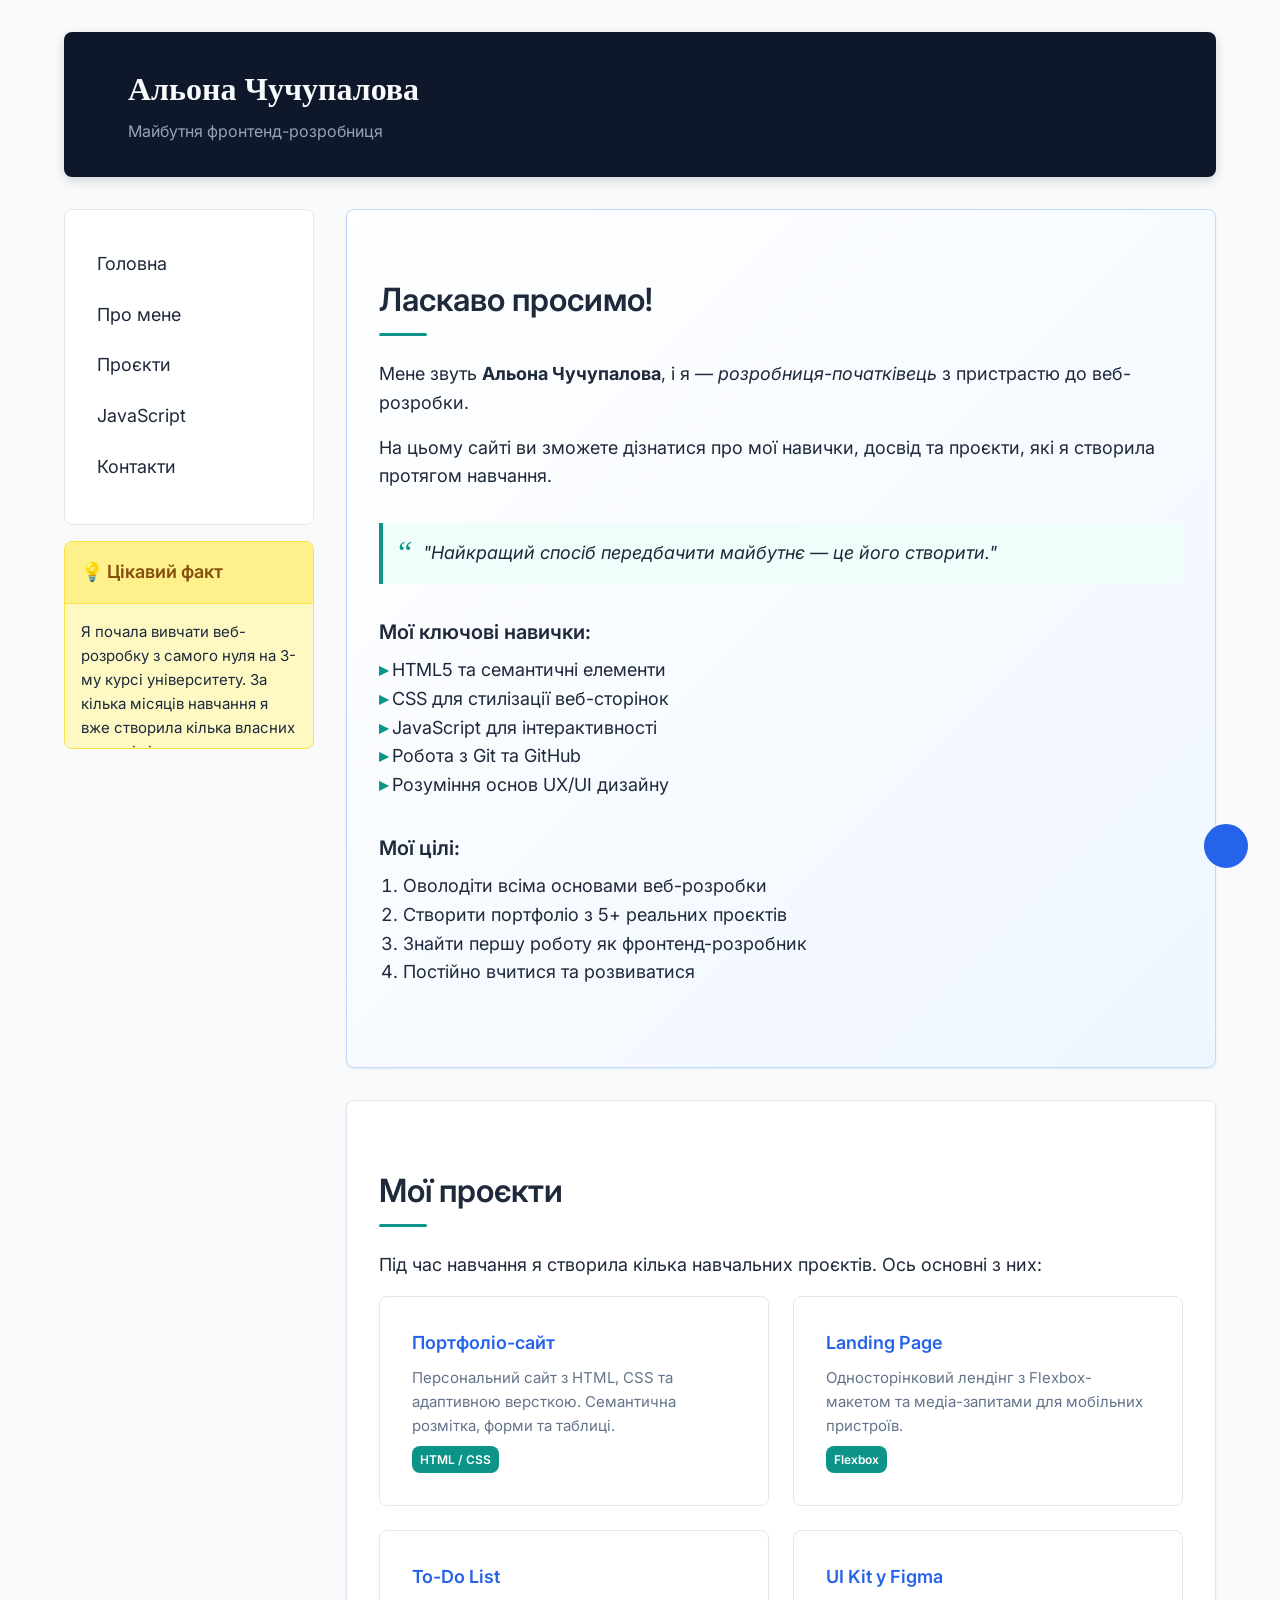
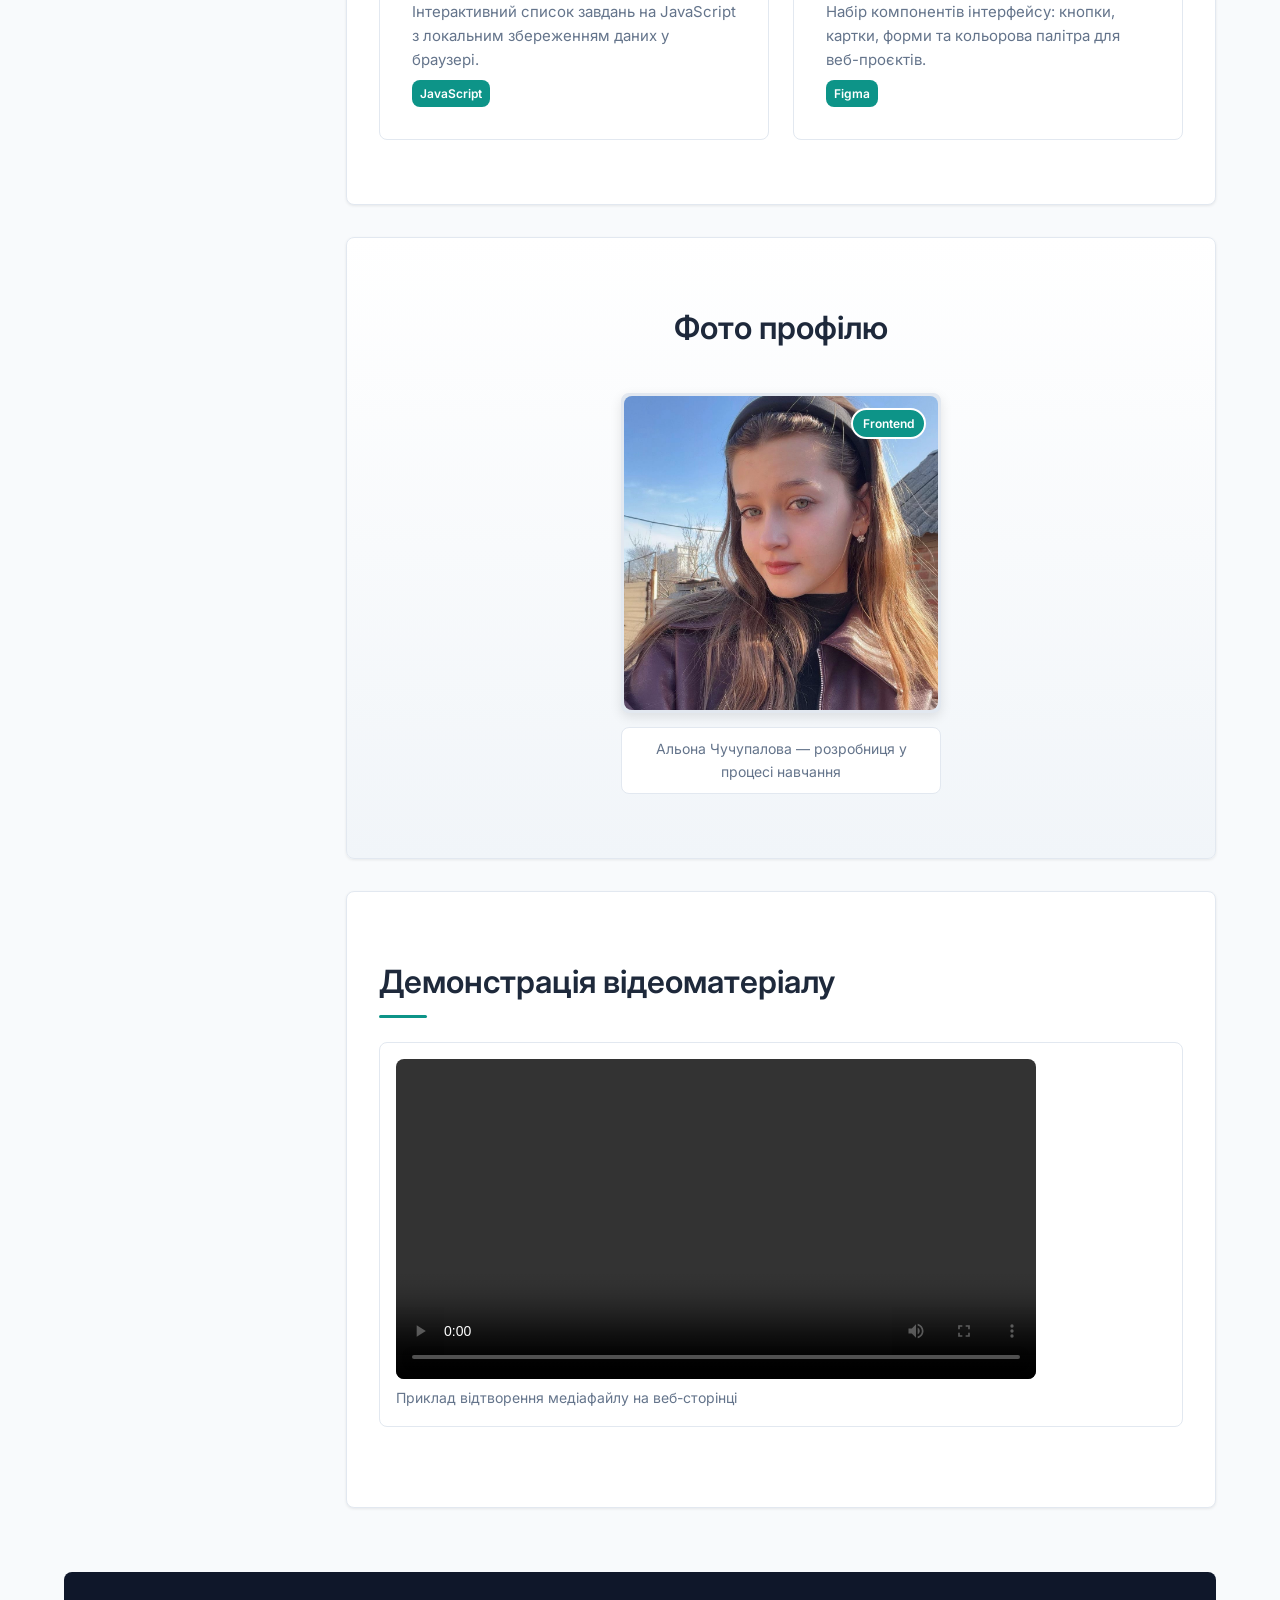
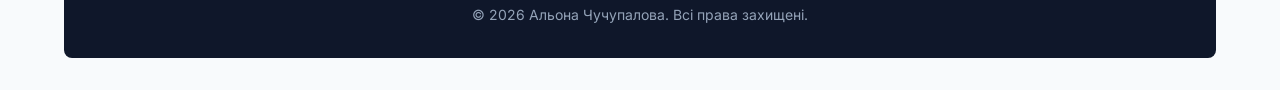
==== commit 875824d1: "feat: add JavaScript tasks" ====
--- a/index.html
+++ b/index.html
@@ -32,6 +32,7 @@
                     <li><a class="nav-link" href="index.html">Головна</a></li>
                     <li><a class="nav-link" href="about.html">Про мене</a></li>
                     <li><a class="nav-link" href="index.html#projects">Проєкти</a></li>
+                    <li><a class="nav-link" href="javascript.html">JavaScript</a></li>
                     <li><a class="nav-link" href="contacts.html">Контакти</a></li>
                 </ul>
             </nav>
--- a/styles.css
+++ b/styles.css
@@ -786,6 +786,29 @@
   border: 1px solid var(--color-border);
 }
 
+.lab-output {
+  margin: 0;
+  padding: var(--spacing-md);
+  max-height: 24rem;
+  overflow-y: auto;
+  font-family: Consolas, Monaco, monospace;
+  font-size: 0.8125rem;
+  line-height: 1.5;
+  white-space: pre-wrap;
+  word-break: break-word;
+  background-color: var(--color-header-bg);
+  color: #e2e8f0;
+  border-radius: var(--border-radius);
+  border: 1px solid var(--color-border);
+}
+
+.content code {
+  padding: 0.125rem 0.375rem;
+  font-size: 0.875em;
+  background-color: var(--color-bg);
+  border-radius: 4px;
+}
+
 @media (min-width: 768px) {
   .page {
     padding: var(--spacing-lg);
